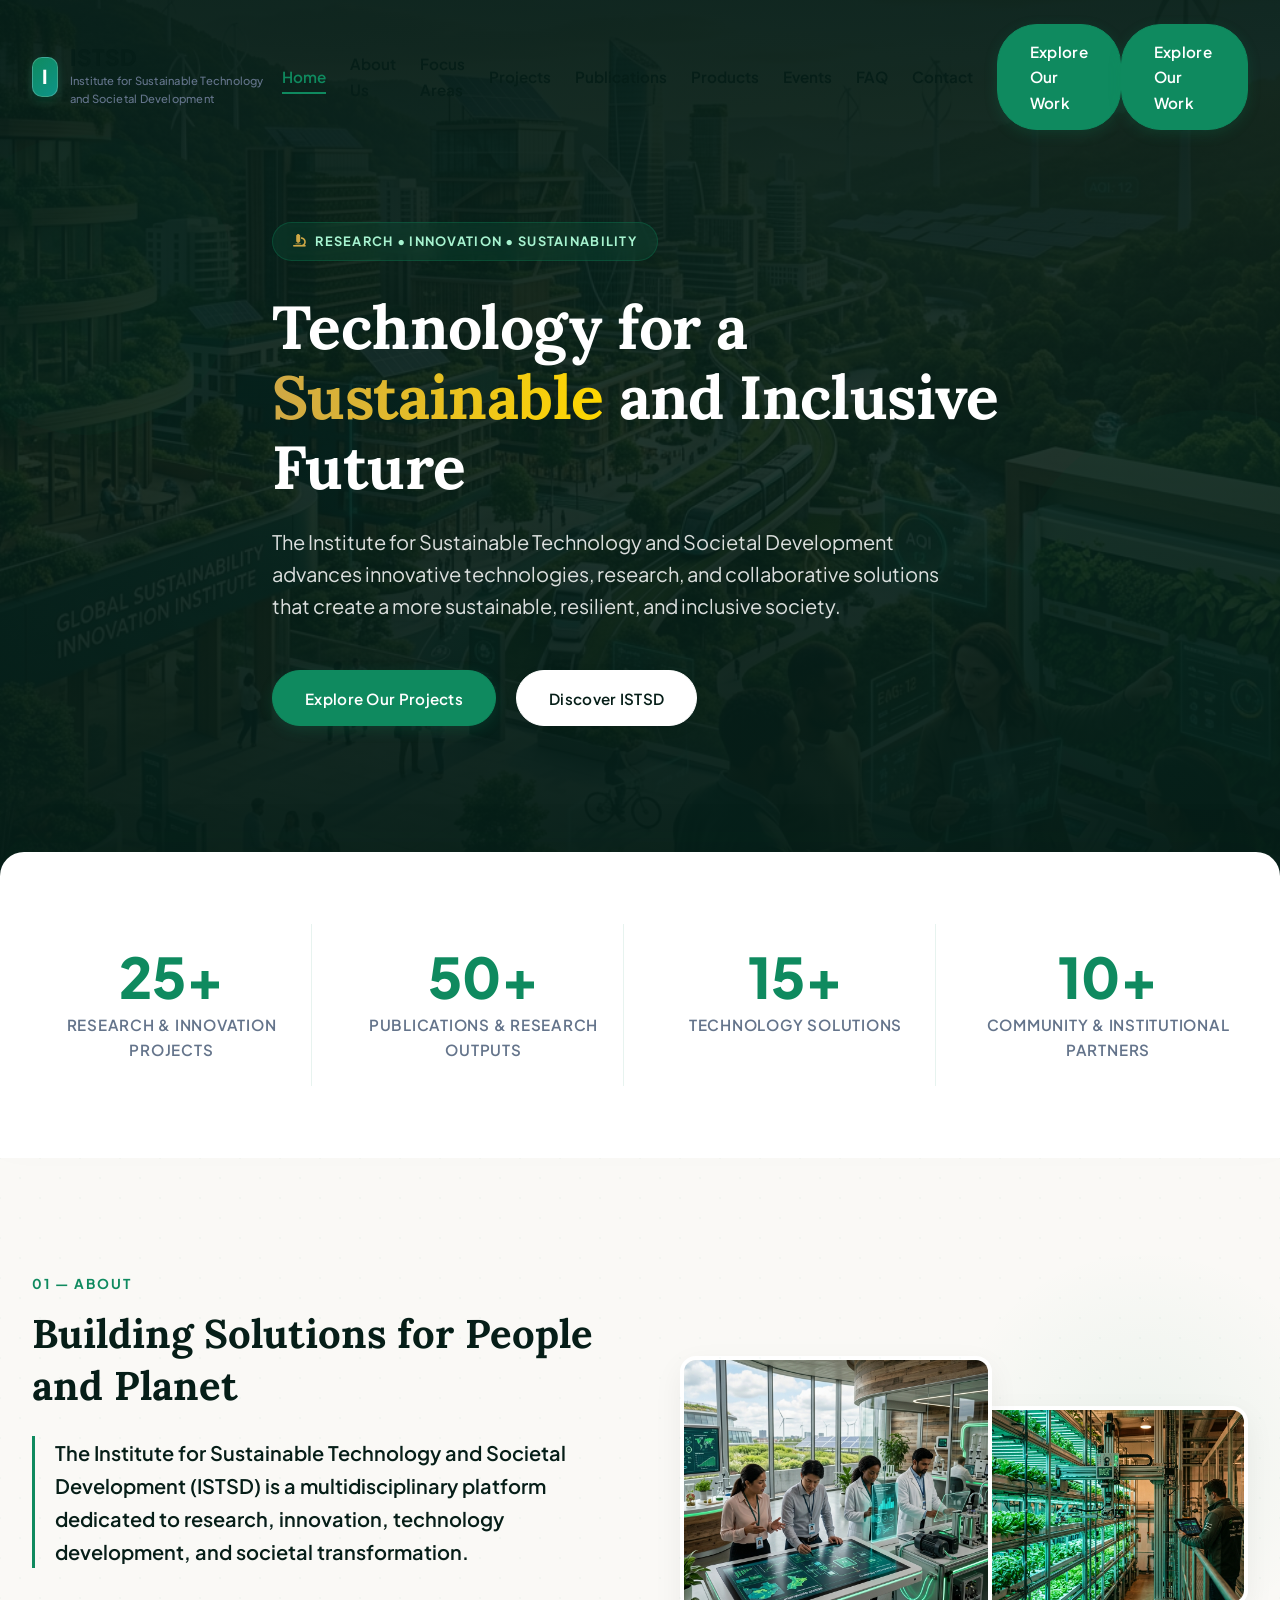
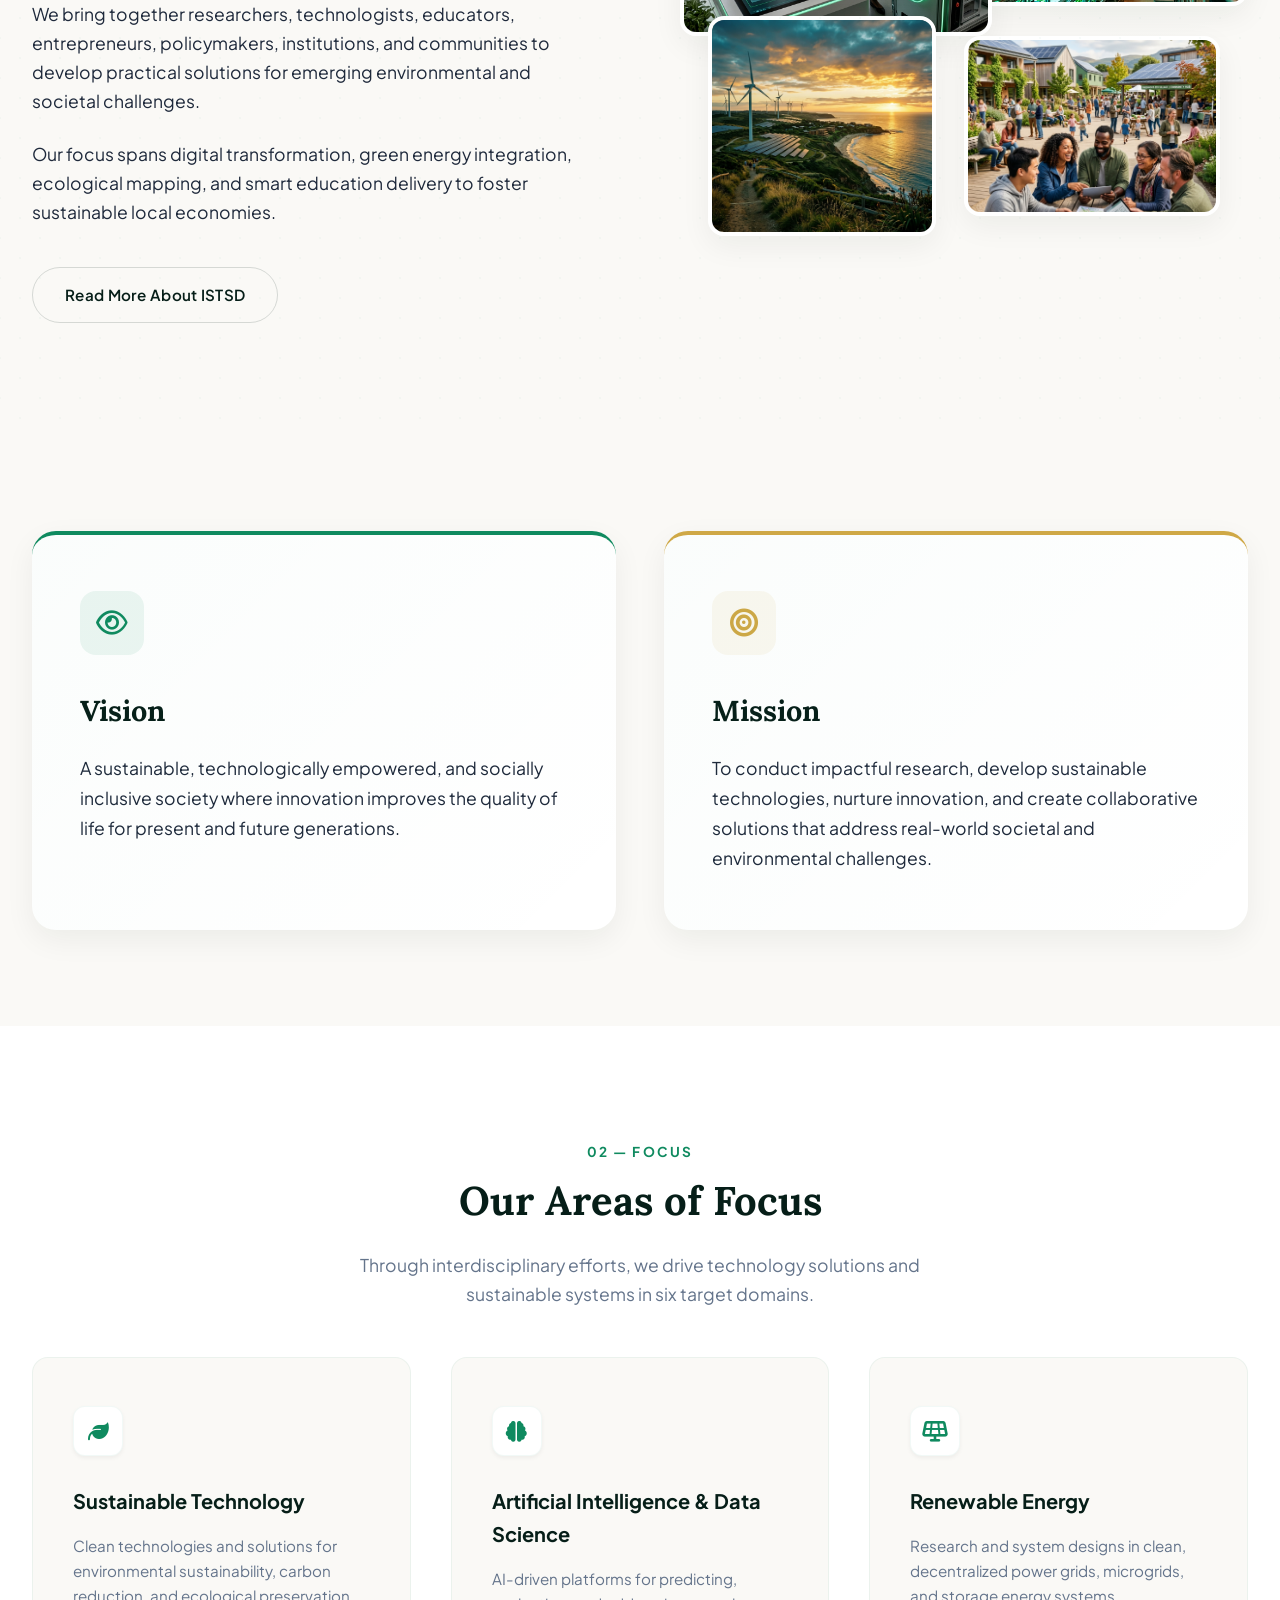
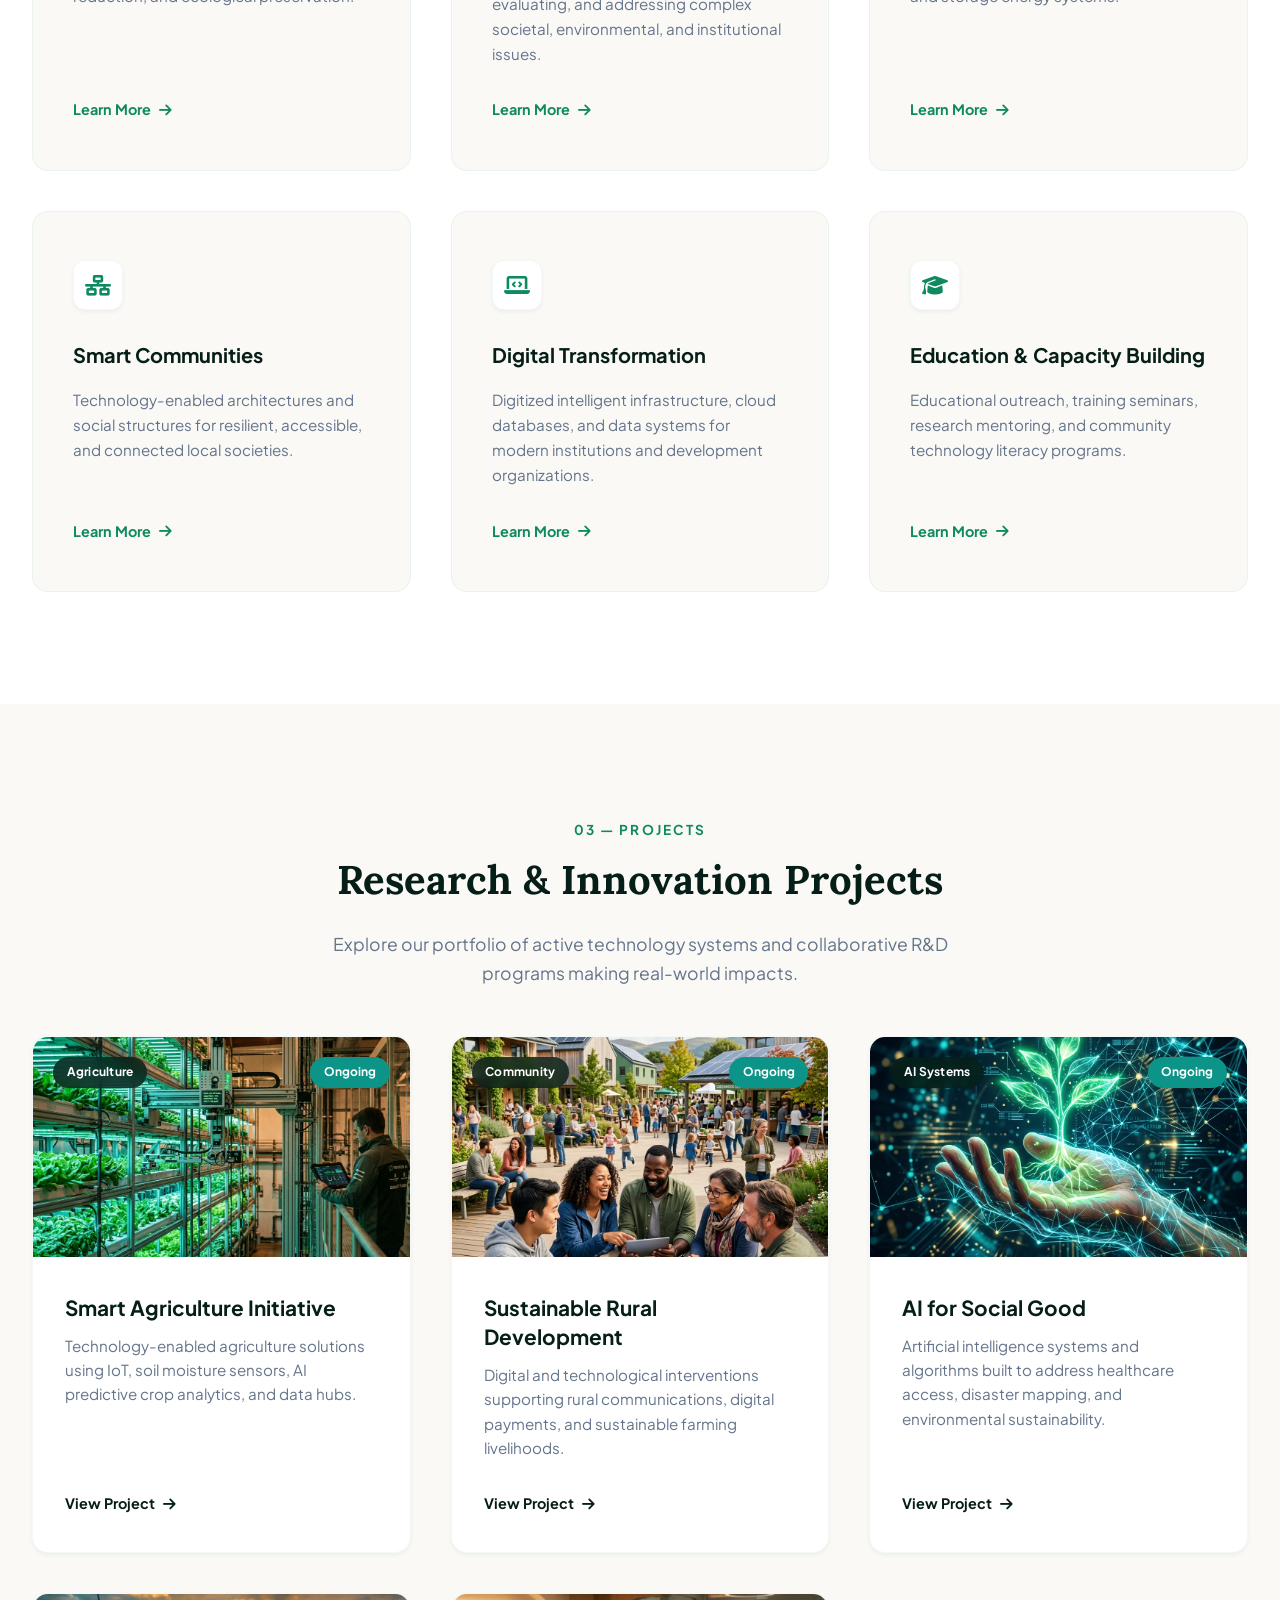
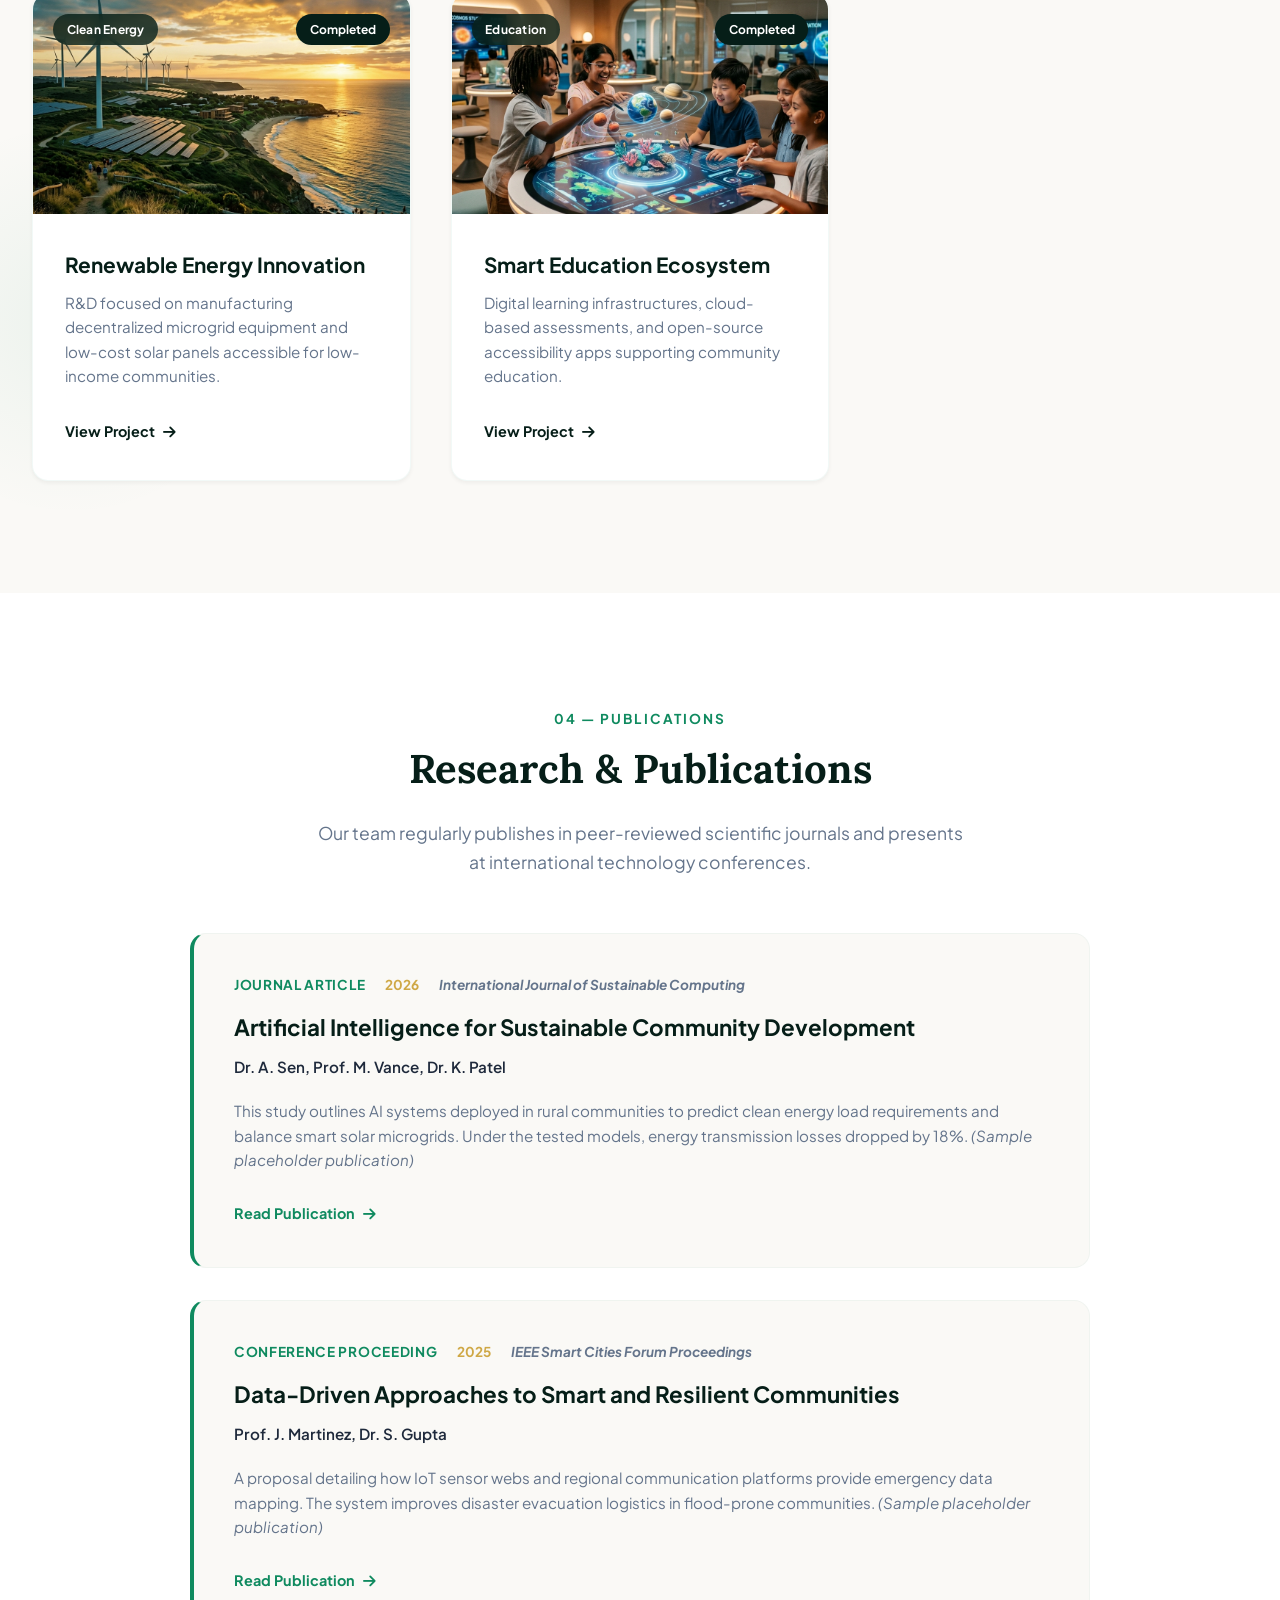
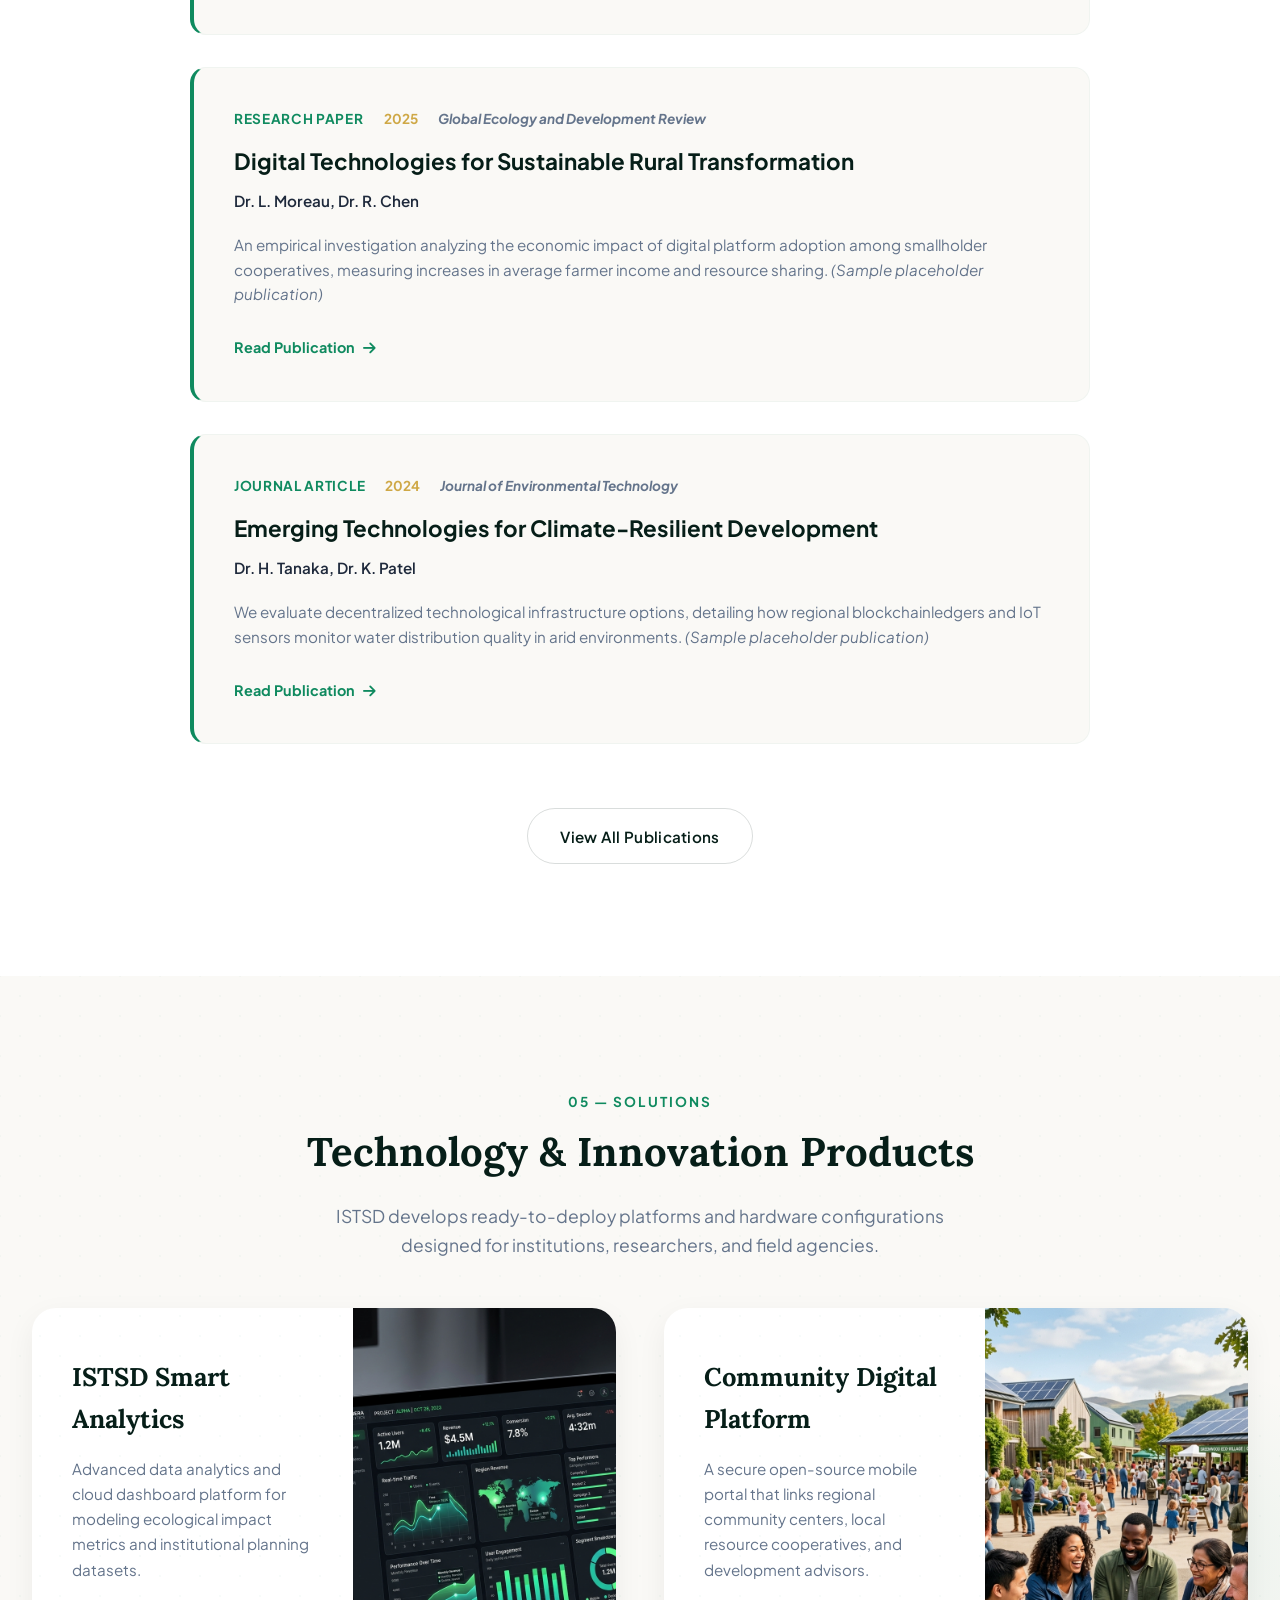
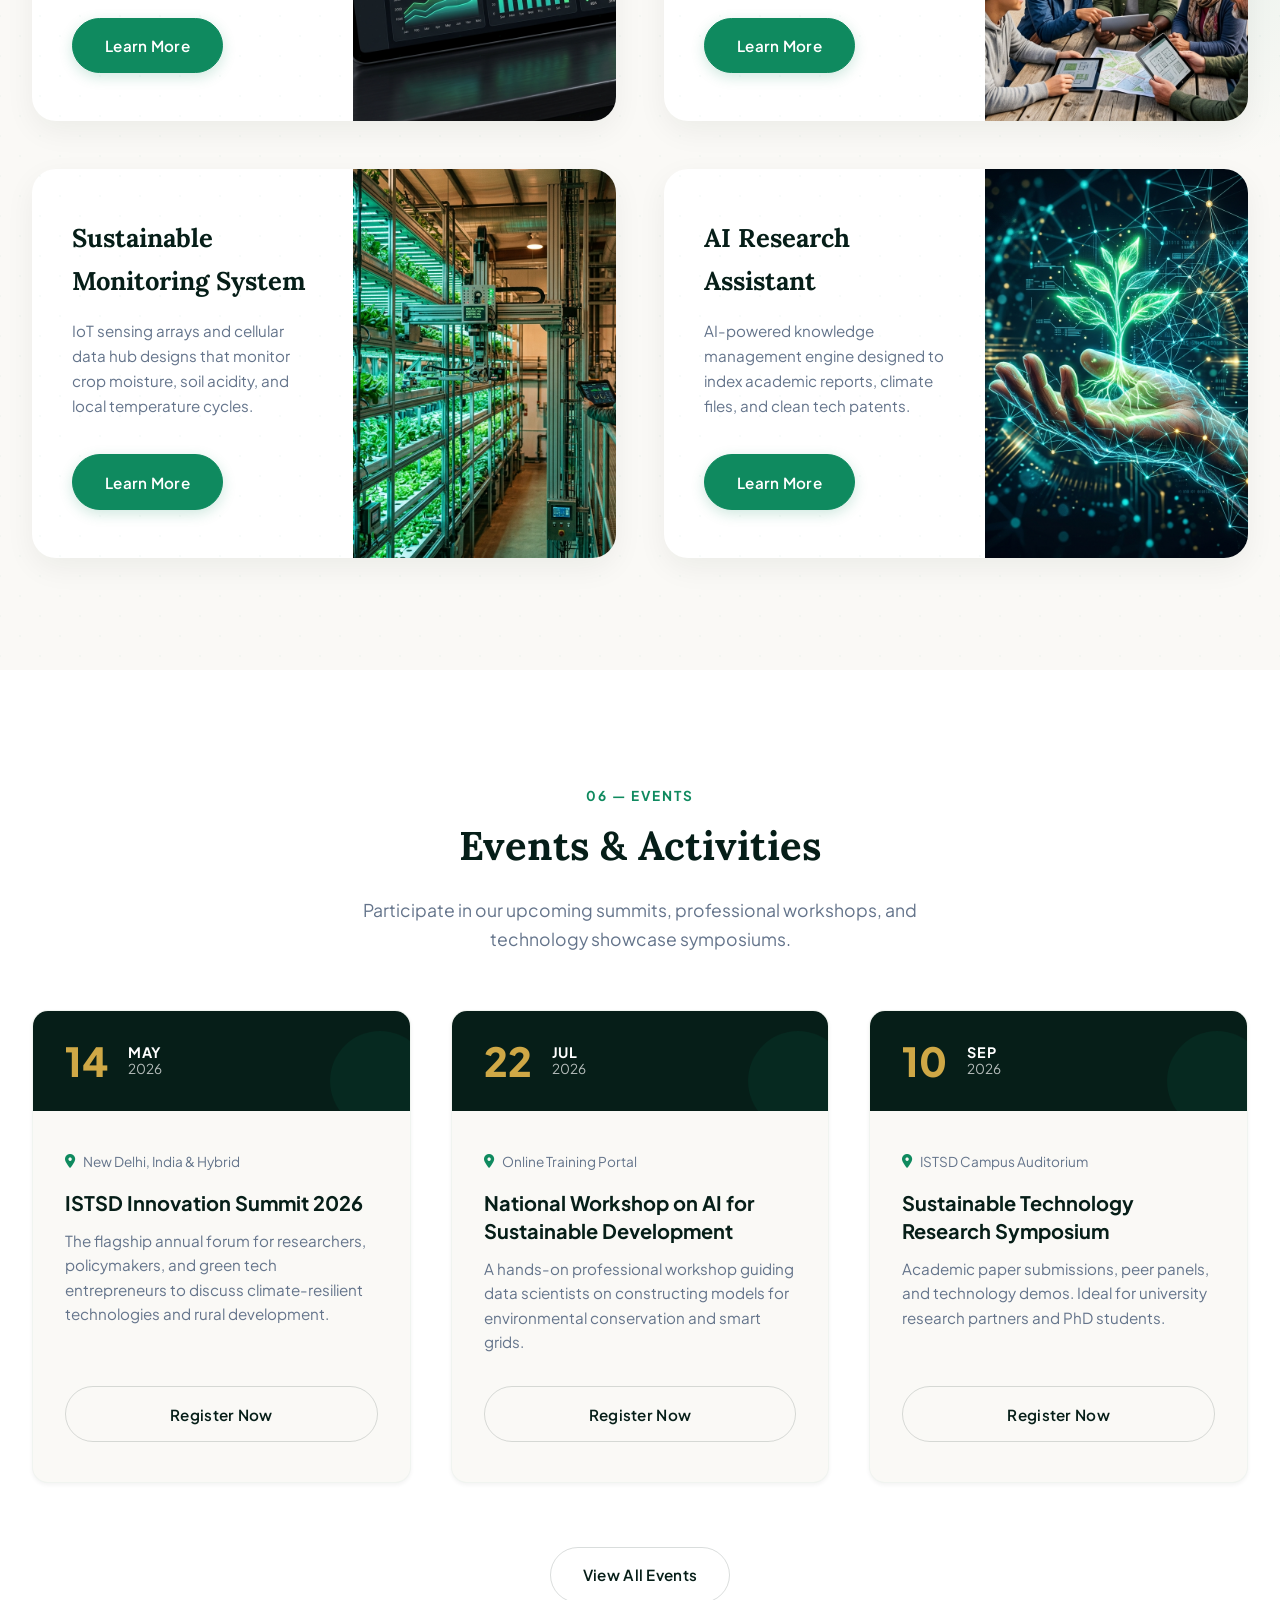
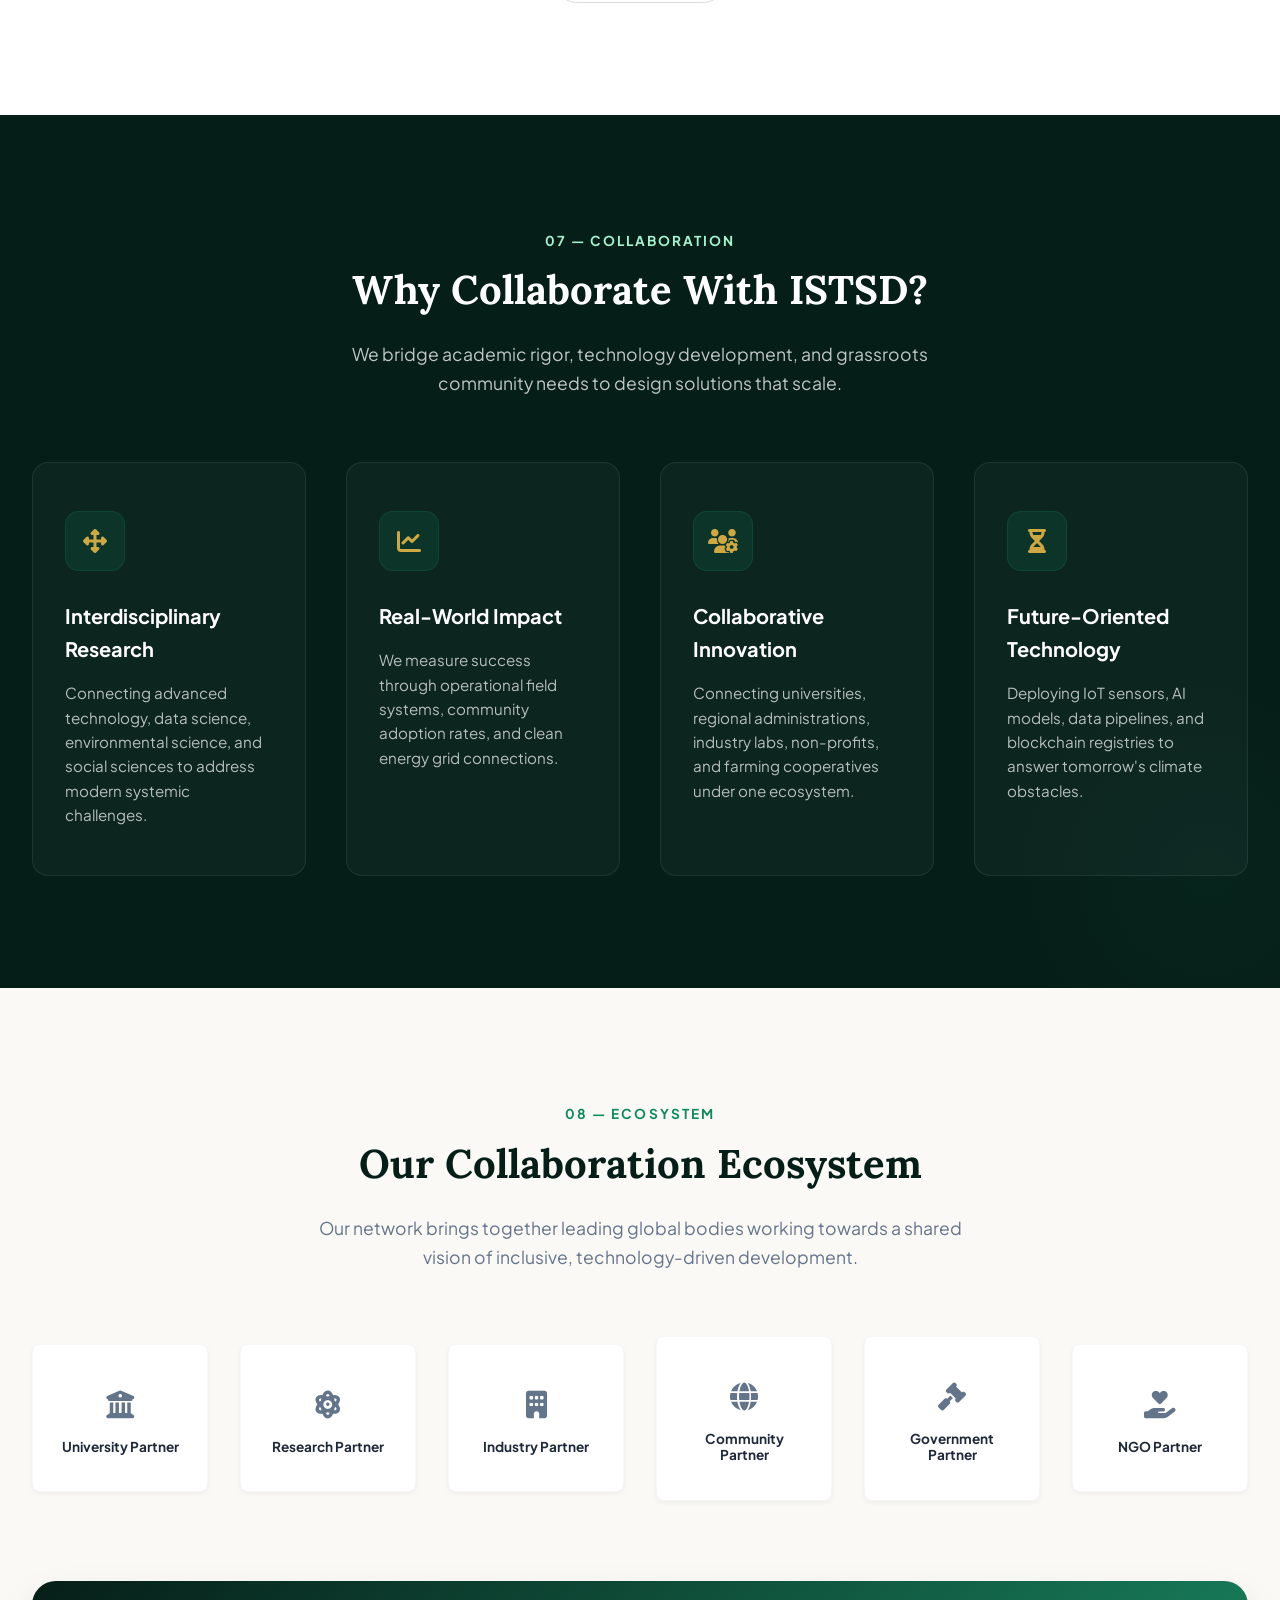
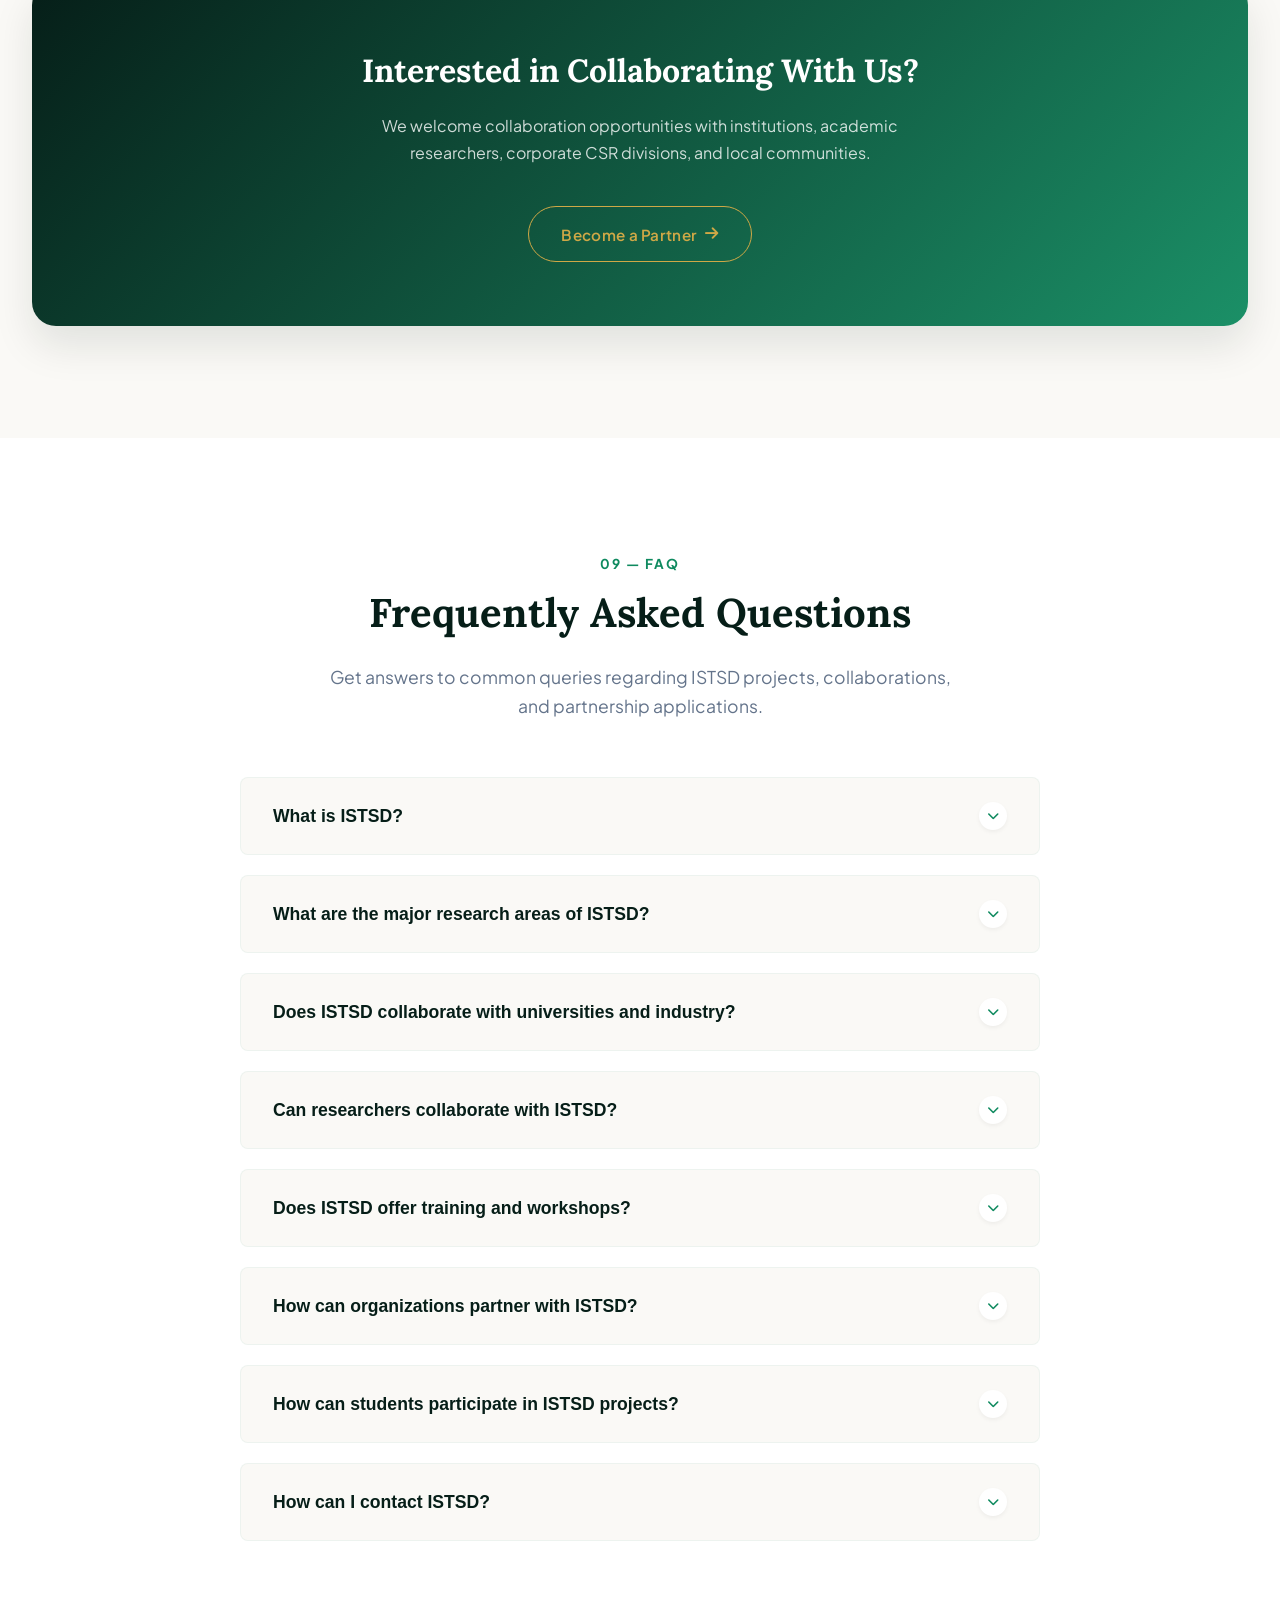
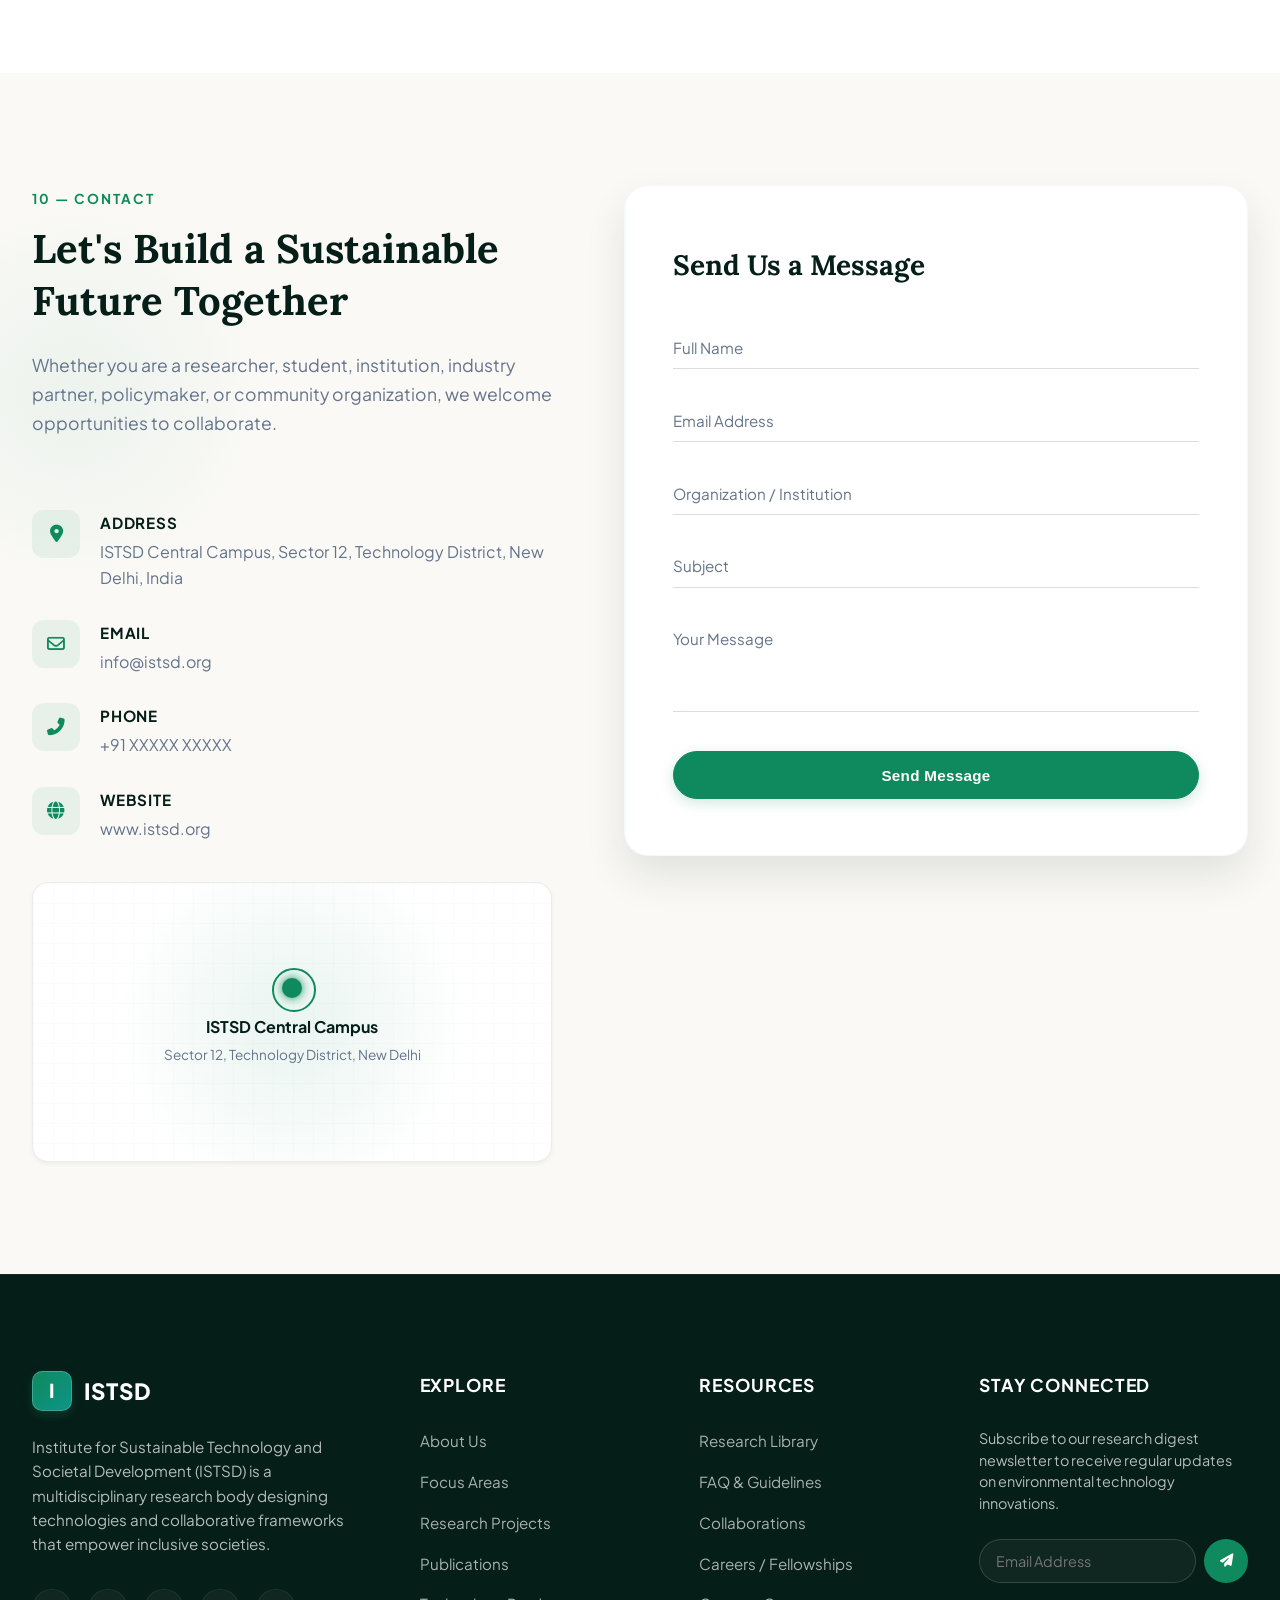
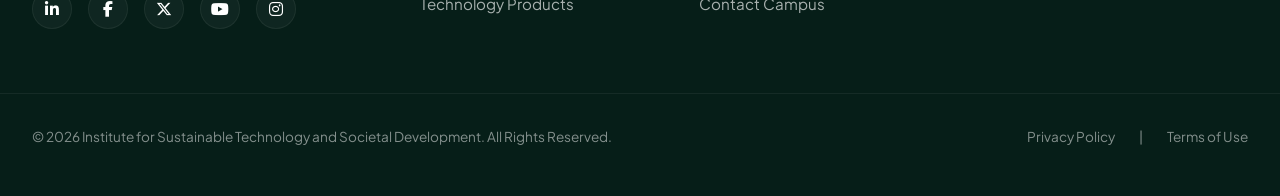
==== index.html @ 01e35306 "first commit" ====
<!DOCTYPE html>
<html lang="en">
<head>
  <meta charset="UTF-8">
  <meta name="viewport" content="width=device-width, initial-scale=1.0">
  
  <!-- SEO Meta Tags -->
  <title>ISTSD | Institute for Sustainable Technology and Societal Development</title>
  <meta name="description" content="Institute for Sustainable Technology and Societal Development — advancing research, technology, innovation, sustainability, and inclusive societal development.">
  <meta name="keywords" content="sustainability, green technology, digital innovation, societal development, research institute, clean energy, smart communities, AI for social good">
  
  <!-- Open Graph / Facebook -->
  <meta property="og:type" content="website">
  <meta property="og:url" content="https://www.istsd.org/">
  <meta property="og:title" content="ISTSD | Institute for Sustainable Technology and Societal Development">
  <meta property="og:description" content="Advancing research, technology, innovation, sustainability, and inclusive societal development.">
  <meta property="og:image" content="images/hero_smart_city.png">
  
  <!-- Font Awesome CDN -->
  <link rel="stylesheet" href="https://cdnjs.cloudflare.com/ajax/libs/font-awesome/6.4.0/css/all.min.css" integrity="sha512-iecdLmaskl7CVkqkXNQ/ZH/XLlvWZOJyj7Yy7tcenmpD1ypASozpmT/E0iPtmFIB46ZmdtAc9eNBvH0H/ZpiBw==" crossorigin="anonymous" referrerpolicy="no-referrer" />
  
  <!-- Stylesheets -->
  <link rel="stylesheet" href="css/style.css">
  
  <!-- JavaScript -->
  <script src="js/script.js" defer></script>
  
  <!-- Favicon Placeholder -->
  <link rel="icon" type="image/png" href="data:image/svg+xml,<svg xmlns=%22http://www.w3.org/2000/svg%22 viewBox=%220 0 100 100%22><rect width=%22100%22 height=%22100%22 rx=%2220%22 fill=%22%230f8a5f%22/><text y=%22.9em%22 font-size=%2280%22 fill=%22white%22 font-weight=%22bold%22 x=%2210%22>I</text></svg>">
</head>
<body>

  <!-- Scroll Progress Indicator -->
  <div class="scroll-progress-bar"></div>

  <!-- Header / Navigation -->
  <header class="header-nav">
    <div class="container nav-container">
      <a href="#home" class="logo-link" id="logoLink">
        <div class="logo-icon">I</div>
        <div class="logo-text-wrapper">
          <span class="logo-abbr">ISTSD</span>
          <span class="logo-full">Institute for Sustainable Technology and Societal Development</span>
        </div>
      </a>
      
      <!-- Hamburger Menu for Mobile -->
      <button class="hamburger-toggle" aria-label="Toggle navigation menu" aria-expanded="false" id="hamburgerMenu">
        <span class="hamburger-line"></span>
        <span class="hamburger-line"></span>
        <span class="hamburger-line"></span>
      </button>
      
      <!-- Navigation Menu -->
      <nav class="nav-menu-wrapper">
        <ul class="nav-menu" id="navMenu">
          <li class="nav-item"><a href="#home" class="nav-link active" id="navHome">Home</a></li>
          <li class="nav-item"><a href="#about" class="nav-link" id="navAbout">About Us</a></li>
          <li class="nav-item"><a href="#focus" class="nav-link" id="navFocus">Focus Areas</a></li>
          <li class="nav-item"><a href="#projects" class="nav-link" id="navProjects">Projects</a></li>
          <li class="nav-item"><a href="#publications" class="nav-link" id="navPublications">Publications</a></li>
          <li class="nav-item"><a href="#products" class="nav-link" id="navProducts">Products</a></li>
          <li class="nav-item"><a href="#events" class="nav-link" id="navEvents">Events</a></li>
          <li class="nav-item"><a href="#faq" class="nav-link" id="navFaq">FAQ</a></li>
          <li class="nav-item"><a href="#contact" class="nav-link" id="navContact">Contact</a></li>
          <li class="nav-item mobile-nav-btn"><a href="#projects" class="btn btn-primary" id="mobileExploreBtn">Explore Our Work</a></li>
        </ul>
      </nav>
      
      <div class="nav-actions">
        <a href="#projects" class="btn btn-primary" id="exploreWorkBtn">Explore Our Work</a>
      </div>
    </div>
  </header>

  <!-- HERO SECTION -->
  <section class="hero-section" id="home">
    <div class="hero-bg-wrapper">
      <img src="images/hero_smart_city.png" alt="Futuristic sustainable smart city overlay layout" class="hero-bg-img">
      <div class="hero-overlay"></div>
    </div>
    
    <!-- Floating particle elements -->
    <div class="hero-particle hero-particle-1"></div>
    <div class="hero-particle hero-particle-2"></div>
    
    <div class="container hero-content-box reveal-element revealed">
      <div class="hero-badge">
        <i class="fas fa-microscope"></i> Research • Innovation • Sustainability
      </div>
      <h1 class="hero-title">Technology for a <span>Sustainable</span> and Inclusive Future</h1>
      <p class="hero-description">
        The Institute for Sustainable Technology and Societal Development advances innovative technologies, research, and collaborative solutions that create a more sustainable, resilient, and inclusive society.
      </p>
      <div class="hero-buttons">
        <a href="#projects" class="btn btn-primary" id="heroBtnProjects">Explore Our Projects</a>
        <a href="#about" class="btn btn-white" id="heroBtnDiscover">Discover ISTSD</a>
      </div>
    </div>
  </section>

  <!-- IMPACT / STATISTICS SECTION -->
  <section class="impact-section">
    <div class="container">
      <div class="stats-grid">
        <div class="stat-item reveal-element">
          <div class="stat-number"><span class="stat-number-val" data-target="25">0</span><span>+</span></div>
          <div class="stat-label">Research & Innovation Projects</div>
        </div>
        <div class="stat-item reveal-element">
          <div class="stat-number"><span class="stat-number-val" data-target="50">0</span><span>+</span></div>
          <div class="stat-label">Publications & Research Outputs</div>
        </div>
        <div class="stat-item reveal-element">
          <div class="stat-number"><span class="stat-number-val" data-target="15">0</span><span>+</span></div>
          <div class="stat-label">Technology Solutions</div>
        </div>
        <div class="stat-item reveal-element">
          <div class="stat-number"><span class="stat-number-val" data-target="10">0</span><span>+</span></div>
          <div class="stat-label">Community & Institutional Partners</div>
        </div>
      </div>
    </div>
  </section>

  <!-- ABOUT US SECTION -->
  <section class="about-section" id="about">
    <div class="grid-bg-pattern"></div>
    <div class="blur-glow-green" style="top: 10%; right: -5%;"></div>
    
    <div class="container about-grid">
      <!-- Left content -->
      <div class="about-content reveal-element">
        <span class="section-label">01 — About</span>
        <h2 class="section-title">Building Solutions for People and Planet</h2>
        <p class="about-text-lead">
          The Institute for Sustainable Technology and Societal Development (ISTSD) is a multidisciplinary platform dedicated to research, innovation, technology development, and societal transformation.
        </p>
        <p class="about-text">
          We bring together researchers, technologists, educators, entrepreneurs, policymakers, institutions, and communities to develop practical solutions for emerging environmental and societal challenges.
        </p>
        <p class="about-text" style="margin-bottom: 2.5rem;">
          Our focus spans digital transformation, green energy integration, ecological mapping, and smart education delivery to foster sustainable local economies.
        </p>
        <a href="#focus" class="btn btn-secondary" id="aboutReadMoreBtn">Read More About ISTSD</a>
      </div>
      
      <!-- Right overlapping collage -->
      <div class="about-collage reveal-element">
        <div class="collage-img-card collage-card-1">
          <img src="images/about_col_researcher.png" alt="Researchers collaborating in a clean energy lab">
        </div>
        <div class="collage-img-card collage-card-2">
          <img src="images/about_col_agriculture.png" alt="Smart vertical hydroponics precision farming">
        </div>
        <div class="collage-img-card collage-card-3">
          <img src="images/about_col_energy.png" alt="Sleek wind turbines and solar panel arrays">
        </div>
        <div class="collage-img-card collage-card-4">
          <img src="images/about_col_community.png" alt="Local community collaborating outdoors using tablets">
        </div>
      </div>
    </div>
  </section>

  <!-- VISION AND MISSION -->
  <section class="vision-mission-section">
    <div class="container vm-grid">
      <!-- Vision Card -->
      <div class="vm-card reveal-element">
        <div class="vm-icon-box">
          <i class="far fa-eye"></i>
        </div>
        <h3 class="vm-title">Vision</h3>
        <p class="vm-text">
          A sustainable, technologically empowered, and socially inclusive society where innovation improves the quality of life for present and future generations.
        </p>
      </div>
      
      <!-- Mission Card -->
      <div class="vm-card vm-card-mission reveal-element">
        <div class="vm-icon-box">
          <i class="fas fa-bullseye"></i>
        </div>
        <h3 class="vm-title">Mission</h3>
        <p class="vm-text">
          To conduct impactful research, develop sustainable technologies, nurture innovation, and create collaborative solutions that address real-world societal and environmental challenges.
        </p>
      </div>
    </div>
  </section>

  <!-- FOCUS AREAS -->
  <section class="focus-section" id="focus">
    <div class="container">
      <div class="text-center">
        <span class="section-label">02 — FOCUS</span>
        <h2 class="section-title">Our Areas of Focus</h2>
        <p class="section-subtitle mx-auto">
          Through interdisciplinary efforts, we drive technology solutions and sustainable systems in six target domains.
        </p>
      </div>
      
      <div class="focus-grid">
        <!-- Area 1 -->
        <div class="focus-card reveal-element">
          <div class="focus-card-icon"><i class="fas fa-leaf"></i></div>
          <h3 class="focus-card-title">Sustainable Technology</h3>
          <p class="focus-card-desc">Clean technologies and solutions for environmental sustainability, carbon reduction, and ecological preservation.</p>
          <a href="#projects" class="focus-card-link">Learn More <i class="fas fa-arrow-right"></i></a>
        </div>
        
        <!-- Area 2 -->
        <div class="focus-card reveal-element">
          <div class="focus-card-icon"><i class="fas fa-brain"></i></div>
          <h3 class="focus-card-title">Artificial Intelligence & Data Science</h3>
          <p class="focus-card-desc">AI-driven platforms for predicting, evaluating, and addressing complex societal, environmental, and institutional issues.</p>
          <a href="#projects" class="focus-card-link">Learn More <i class="fas fa-arrow-right"></i></a>
        </div>
        
        <!-- Area 3 -->
        <div class="focus-card reveal-element">
          <div class="focus-card-icon"><i class="fas fa-solar-panel"></i></div>
          <h3 class="focus-card-title">Renewable Energy</h3>
          <p class="focus-card-desc">Research and system designs in clean, decentralized power grids, microgrids, and storage energy systems.</p>
          <a href="#projects" class="focus-card-link">Learn More <i class="fas fa-arrow-right"></i></a>
        </div>
        
        <!-- Area 4 -->
        <div class="focus-card reveal-element">
          <div class="focus-card-icon"><i class="fas fa-network-wired"></i></div>
          <h3 class="focus-card-title">Smart Communities</h3>
          <p class="focus-card-desc">Technology-enabled architectures and social structures for resilient, accessible, and connected local societies.</p>
          <a href="#projects" class="focus-card-link">Learn More <i class="fas fa-arrow-right"></i></a>
        </div>
        
        <!-- Area 5 -->
        <div class="focus-card reveal-element">
          <div class="focus-card-icon"><i class="fas fa-laptop-code"></i></div>
          <h3 class="focus-card-title">Digital Transformation</h3>
          <p class="focus-card-desc">Digitized intelligent infrastructure, cloud databases, and data systems for modern institutions and development organizations.</p>
          <a href="#projects" class="focus-card-link">Learn More <i class="fas fa-arrow-right"></i></a>
        </div>
        
        <!-- Area 6 -->
        <div class="focus-card reveal-element">
          <div class="focus-card-icon"><i class="fas fa-graduation-cap"></i></div>
          <h3 class="focus-card-title">Education & Capacity Building</h3>
          <p class="focus-card-desc">Educational outreach, training seminars, research mentoring, and community technology literacy programs.</p>
          <a href="#projects" class="focus-card-link">Learn More <i class="fas fa-arrow-right"></i></a>
        </div>
      </div>
    </div>
  </section>

  <!-- PROJECTS SECTION -->
  <section class="projects-section" id="projects">
    <div class="blur-glow-green" style="bottom: 5%; left: -10%;"></div>
    <div class="container">
      <div class="text-center">
        <span class="section-label">03 — PROJECTS</span>
        <h2 class="section-title">Research & Innovation Projects</h2>
        <p class="section-subtitle mx-auto">
          Explore our portfolio of active technology systems and collaborative R&D programs making real-world impacts.
        </p>
      </div>
      
      <div class="projects-grid">
        <!-- Project 1 -->
        <article class="project-card reveal-element">
          <div class="project-img-box">
            <span class="project-badge-cat">Agriculture</span>
            <span class="project-badge-status ongoing">Ongoing</span>
            <img src="images/about_col_agriculture.png" alt="Smart Agriculture soil metrics visualization">
          </div>
          <div class="project-info">
            <h3 class="project-title">Smart Agriculture Initiative</h3>
            <p class="project-desc">Technology-enabled agriculture solutions using IoT, soil moisture sensors, AI predictive crop analytics, and data hubs.</p>
            <a href="#contact" class="project-btn">View Project <i class="fas fa-arrow-right"></i></a>
          </div>
        </article>
        
        <!-- Project 2 -->
        <article class="project-card reveal-element">
          <div class="project-img-box">
            <span class="project-badge-cat">Community</span>
            <span class="project-badge-status ongoing">Ongoing</span>
            <img src="images/about_col_community.png" alt="Solar powered rural resource center">
          </div>
          <div class="project-info">
            <h3 class="project-title">Sustainable Rural Development</h3>
            <p class="project-desc">Digital and technological interventions supporting rural communications, digital payments, and sustainable farming livelihoods.</p>
            <a href="#contact" class="project-btn">View Project <i class="fas fa-arrow-right"></i></a>
          </div>
        </article>
        
        <!-- Project 3 -->
        <article class="project-card reveal-element">
          <div class="project-img-box">
            <span class="project-badge-cat">AI Systems</span>
            <span class="project-badge-status ongoing">Ongoing</span>
            <img src="images/project_ai_social_good.png" alt="Hand holding neural network glow seed concept">
          </div>
          <div class="project-info">
            <h3 class="project-title">AI for Social Good</h3>
            <p class="project-desc">Artificial intelligence systems and algorithms built to address healthcare access, disaster mapping, and environmental sustainability.</p>
            <a href="#contact" class="project-btn">View Project <i class="fas fa-arrow-right"></i></a>
          </div>
        </article>
        
        <!-- Project 4 -->
        <article class="project-card reveal-element">
          <div class="project-img-box">
            <span class="project-badge-cat">Clean Energy</span>
            <span class="project-badge-status completed">Completed</span>
            <img src="images/about_col_energy.png" alt="Decentralized wind and solar microgrid arrays">
          </div>
          <div class="project-info">
            <h3 class="project-title">Renewable Energy Innovation</h3>
            <p class="project-desc">R&D focused on manufacturing decentralized microgrid equipment and low-cost solar panels accessible for low-income communities.</p>
            <a href="#contact" class="project-btn">View Project <i class="fas fa-arrow-right"></i></a>
          </div>
        </article>
        
        <!-- Project 5 -->
        <article class="project-card reveal-element">
          <div class="project-img-box">
            <span class="project-badge-cat">Education</span>
            <span class="project-badge-status completed">Completed</span>
            <img src="images/project_education.png" alt="Students using interactive smart tables">
          </div>
          <div class="project-info">
            <h3 class="project-title">Smart Education Ecosystem</h3>
            <p class="project-desc">Digital learning infrastructures, cloud-based assessments, and open-source accessibility apps supporting community education.</p>
            <a href="#contact" class="project-btn">View Project <i class="fas fa-arrow-right"></i></a>
          </div>
        </article>
      </div>
    </div>
  </section>

  <!-- PUBLICATIONS SECTION -->
  <section class="publications-section" id="publications">
    <div class="container">
      <div class="text-center">
        <span class="section-label">04 — PUBLICATIONS</span>
        <h2 class="section-title">Research & Publications</h2>
        <p class="section-subtitle mx-auto">
          Our team regularly publishes in peer-reviewed scientific journals and presents at international technology conferences.
        </p>
      </div>
      
      <div class="publications-list">
        <!-- Pub 1 -->
        <article class="publication-card reveal-element">
          <div class="pub-meta">
            <span class="pub-type">Journal Article</span>
            <span class="pub-year">2026</span>
            <span class="pub-journal">International Journal of Sustainable Computing</span>
          </div>
          <h3 class="pub-title">Artificial Intelligence for Sustainable Community Development</h3>
          <p class="pub-authors">Dr. A. Sen, Prof. M. Vance, Dr. K. Patel</p>
          <p class="pub-abstract">
            This study outlines AI systems deployed in rural communities to predict clean energy load requirements and balance smart solar microgrids. Under the tested models, energy transmission losses dropped by 18%. <em>(Sample placeholder publication)</em>
          </p>
          <a href="#contact" class="pub-link">Read Publication <i class="fas fa-arrow-right"></i></a>
        </article>
        
        <!-- Pub 2 -->
        <article class="publication-card reveal-element">
          <div class="pub-meta">
            <span class="pub-type">Conference Proceeding</span>
            <span class="pub-year">2025</span>
            <span class="pub-journal">IEEE Smart Cities Forum Proceedings</span>
          </div>
          <h3 class="pub-title">Data-Driven Approaches to Smart and Resilient Communities</h3>
          <p class="pub-authors">Prof. J. Martinez, Dr. S. Gupta</p>
          <p class="pub-abstract">
            A proposal detailing how IoT sensor webs and regional communication platforms provide emergency data mapping. The system improves disaster evacuation logistics in flood-prone communities. <em>(Sample placeholder publication)</em>
          </p>
          <a href="#contact" class="pub-link">Read Publication <i class="fas fa-arrow-right"></i></a>
        </article>
        
        <!-- Pub 3 -->
        <article class="publication-card reveal-element">
          <div class="pub-meta">
            <span class="pub-type">Research Paper</span>
            <span class="pub-year">2025</span>
            <span class="pub-journal">Global Ecology and Development Review</span>
          </div>
          <h3 class="pub-title">Digital Technologies for Sustainable Rural Transformation</h3>
          <p class="pub-authors">Dr. L. Moreau, Dr. R. Chen</p>
          <p class="pub-abstract">
            An empirical investigation analyzing the economic impact of digital platform adoption among smallholder cooperatives, measuring increases in average farmer income and resource sharing. <em>(Sample placeholder publication)</em>
          </p>
          <a href="#contact" class="pub-link">Read Publication <i class="fas fa-arrow-right"></i></a>
        </article>
        
        <!-- Pub 4 -->
        <article class="publication-card reveal-element">
          <div class="pub-meta">
            <span class="pub-type">Journal Article</span>
            <span class="pub-year">2024</span>
            <span class="pub-journal">Journal of Environmental Technology</span>
          </div>
          <h3 class="pub-title">Emerging Technologies for Climate-Resilient Development</h3>
          <p class="pub-authors">Dr. H. Tanaka, Dr. K. Patel</p>
          <p class="pub-abstract">
            We evaluate decentralized technological infrastructure options, detailing how regional blockchainledgers and IoT sensors monitor water distribution quality in arid environments. <em>(Sample placeholder publication)</em>
          </p>
          <a href="#contact" class="pub-link">Read Publication <i class="fas fa-arrow-right"></i></a>
        </article>
      </div>
      
      <div class="pub-actions-bottom reveal-element">
        <a href="#contact" class="btn btn-secondary" id="pubAllBtn">View All Publications</a>
      </div>
    </div>
  </section>

  <!-- PRODUCTS / TECHNOLOGY SOLUTIONS -->
  <section class="products-section" id="products">
    <div class="grid-bg-pattern"></div>
    <div class="blur-glow-green" style="top: 30%; right: -10%;"></div>
    
    <div class="container">
      <div class="text-center">
        <span class="section-label">05 — SOLUTIONS</span>
        <h2 class="section-title">Technology & Innovation Products</h2>
        <p class="section-subtitle mx-auto">
          ISTSD develops ready-to-deploy platforms and hardware configurations designed for institutions, researchers, and field agencies.
        </p>
      </div>
      
      <div class="products-grid">
        <!-- Product 1 -->
        <div class="product-card reveal-element">
          <div class="product-info">
            <h3 class="product-title">ISTSD Smart Analytics</h3>
            <p class="product-desc">Advanced data analytics and cloud dashboard platform for modeling ecological impact metrics and institutional planning datasets.</p>
            <a href="#contact" class="btn btn-primary product-btn">Learn More</a>
          </div>
          <div class="product-img-box">
            <img src="images/product_analytics.png" alt="ISTSD analytics dashboard displayed on tablet mockups">
          </div>
        </div>
        
        <!-- Product 2 -->
        <div class="product-card reveal-element">
          <div class="product-info">
            <h3 class="product-title">Community Digital Platform</h3>
            <p class="product-desc">A secure open-source mobile portal that links regional community centers, local resource cooperatives, and development advisors.</p>
            <a href="#contact" class="btn btn-primary product-btn">Learn More</a>
          </div>
          <div class="product-img-box">
            <img src="images/about_col_community.png" alt="Community digital network application preview image">
          </div>
        </div>
        
        <!-- Product 3 -->
        <div class="product-card reveal-element">
          <div class="product-info">
            <h3 class="product-title">Sustainable Monitoring System</h3>
            <p class="product-desc">IoT sensing arrays and cellular data hub designs that monitor crop moisture, soil acidity, and local temperature cycles.</p>
            <a href="#contact" class="btn btn-primary product-btn">Learn More</a>
          </div>
          <div class="product-img-box">
            <img src="images/about_col_agriculture.png" alt="Sensor-driven environmental monitoring kit hardware">
          </div>
        </div>
        
        <!-- Product 4 -->
        <div class="product-card reveal-element">
          <div class="product-info">
            <h3 class="product-title">AI Research Assistant</h3>
            <p class="product-desc">AI-powered knowledge management engine designed to index academic reports, climate files, and clean tech patents.</p>
            <a href="#contact" class="btn btn-primary product-btn">Learn More</a>
          </div>
          <div class="product-img-box">
            <img src="images/project_ai_social_good.png" alt="Artificial intelligence knowledge engine graphic visualization">
          </div>
        </div>
      </div>
    </div>
  </section>

  <!-- EVENTS SECTION -->
  <section class="events-section" id="events">
    <div class="container">
      <div class="text-center">
        <span class="section-label">06 — EVENTS</span>
        <h2 class="section-title">Events & Activities</h2>
        <p class="section-subtitle mx-auto">
          Participate in our upcoming summits, professional workshops, and technology showcase symposiums.
        </p>
      </div>
      
      <div class="events-grid">
        <!-- Event 1 -->
        <article class="event-card reveal-element">
          <div class="event-date-banner">
            <div class="event-day">14</div>
            <div class="event-month-year">
              <span class="event-month">May</span>
              <span class="event-year">2026</span>
            </div>
          </div>
          <div class="event-info">
            <div class="event-meta"><i class="fas fa-map-marker-alt"></i> New Delhi, India & Hybrid</div>
            <h3 class="event-title">ISTSD Innovation Summit 2026</h3>
            <p class="event-desc">The flagship annual forum for researchers, policymakers, and green tech entrepreneurs to discuss climate-resilient technologies and rural development.</p>
            <a href="#contact" class="btn btn-secondary event-btn-register" style="margin-top: auto;">Register Now</a>
          </div>
        </article>
        
        <!-- Event 2 -->
        <article class="event-card reveal-element">
          <div class="event-date-banner">
            <div class="event-day">22</div>
            <div class="event-month-year">
              <span class="event-month">Jul</span>
              <span class="event-year">2026</span>
            </div>
          </div>
          <div class="event-info">
            <div class="event-meta"><i class="fas fa-map-marker-alt"></i> Online Training Portal</div>
            <h3 class="event-title">National Workshop on AI for Sustainable Development</h3>
            <p class="event-desc">A hands-on professional workshop guiding data scientists on constructing models for environmental conservation and smart grids.</p>
            <a href="#contact" class="btn btn-secondary event-btn-register" style="margin-top: auto;">Register Now</a>
          </div>
        </article>
        
        <!-- Event 3 -->
        <article class="event-card reveal-element">
          <div class="event-date-banner">
            <div class="event-day">10</div>
            <div class="event-month-year">
              <span class="event-month">Sep</span>
              <span class="event-year">2026</span>
            </div>
          </div>
          <div class="event-info">
            <div class="event-meta"><i class="fas fa-map-marker-alt"></i> ISTSD Campus Auditorium</div>
            <h3 class="event-title">Sustainable Technology Research Symposium</h3>
            <p class="event-desc">Academic paper submissions, peer panels, and technology demos. Ideal for university research partners and PhD students.</p>
            <a href="#contact" class="btn btn-secondary event-btn-register" style="margin-top: auto;">Register Now</a>
          </div>
        </article>
      </div>
      
      <div class="pub-actions-bottom reveal-element">
        <a href="#contact" class="btn btn-secondary" id="eventsAllBtn">View All Events</a>
      </div>
    </div>
  </section>

  <!-- WHY ISTSD -->
  <section class="why-section">
    <div class="blur-glow-green" style="bottom: -10%; right: -10%;"></div>
    <div class="container">
      <div class="text-center">
        <span class="section-label" style="color: #a7f3d0;">07 — COLLABORATION</span>
        <h2 class="section-title">Why Collaborate With ISTSD?</h2>
        <p class="section-subtitle mx-auto" style="color: rgba(255, 255, 255, 0.75);">
          We bridge academic rigor, technology development, and grassroots community needs to design solutions that scale.
        </p>
      </div>
      
      <div class="why-grid">
        <!-- Feature 1 -->
        <div class="why-card reveal-element">
          <div class="why-icon"><i class="fas fa-arrows-alt"></i></div>
          <h3 class="why-card-title">Interdisciplinary Research</h3>
          <p class="why-card-desc">Connecting advanced technology, data science, environmental science, and social sciences to address modern systemic challenges.</p>
        </div>
        
        <!-- Feature 2 -->
        <div class="why-card reveal-element">
          <div class="why-icon"><i class="fas fa-chart-line"></i></div>
          <h3 class="why-card-title">Real-World Impact</h3>
          <p class="why-card-desc">We measure success through operational field systems, community adoption rates, and clean energy grid connections.</p>
        </div>
        
        <!-- Feature 3 -->
        <div class="why-card reveal-element">
          <div class="why-icon"><i class="fas fa-users-cog"></i></div>
          <h3 class="why-card-title">Collaborative Innovation</h3>
          <p class="why-card-desc">Connecting universities, regional administrations, industry labs, non-profits, and farming cooperatives under one ecosystem.</p>
        </div>
        
        <!-- Feature 4 -->
        <div class="why-card reveal-element">
          <div class="why-icon"><i class="fas fa-hourglass-half"></i></div>
          <h3 class="why-card-title">Future-Oriented Technology</h3>
          <p class="why-card-desc">Deploying IoT sensors, AI models, data pipelines, and blockchain registries to answer tomorrow's climate obstacles.</p>
        </div>
      </div>
    </div>
  </section>

  <!-- PARTNERS / COLLABORATION SECTION -->
  <section class="partners-section">
    <div class="container">
      <div class="text-center partners-intro-box mx-auto">
        <span class="section-label">08 — ECOSYSTEM</span>
        <h2 class="section-title">Our Collaboration Ecosystem</h2>
        <p class="section-subtitle mx-auto" style="margin-bottom: 0;">
          Our network brings together leading global bodies working towards a shared vision of inclusive, technology-driven development.
        </p>
      </div>
      
      <div class="partners-grid">
        <!-- Partner 1 -->
        <div class="partner-logo-card reveal-element">
          <div class="partner-logo-icon"><i class="fas fa-university"></i></div>
          <span class="partner-logo-name">University Partner</span>
        </div>
        
        <!-- Partner 2 -->
        <div class="partner-logo-card reveal-element">
          <div class="partner-logo-icon"><i class="fas fa-atom"></i></div>
          <span class="partner-logo-name">Research Partner</span>
        </div>
        
        <!-- Partner 3 -->
        <div class="partner-logo-card reveal-element">
          <div class="partner-logo-icon"><i class="fas fa-building"></i></div>
          <span class="partner-logo-name">Industry Partner</span>
        </div>
        
        <!-- Partner 4 -->
        <div class="partner-logo-card reveal-element">
          <div class="partner-logo-icon"><i class="fas fa-globe"></i></div>
          <span class="partner-logo-name">Community Partner</span>
        </div>
        
        <!-- Partner 5 -->
        <div class="partner-logo-card reveal-element">
          <div class="partner-logo-icon"><i class="fas fa-gavel"></i></div>
          <span class="partner-logo-name">Government Partner</span>
        </div>
        
        <!-- Partner 6 -->
        <div class="partner-logo-card reveal-element">
          <div class="partner-logo-icon"><i class="fas fa-hand-holding-heart"></i></div>
          <span class="partner-logo-name">NGO Partner</span>
        </div>
      </div>
      
      <div class="partner-cta-box reveal-element">
        <h3 class="partner-cta-title">Interested in Collaborating With Us?</h3>
        <p class="partner-cta-desc">
          We welcome collaboration opportunities with institutions, academic researchers, corporate CSR divisions, and local communities.
        </p>
        <a href="#contact" class="btn btn-outline-gold" id="partnerCtaBtn">Become a Partner <i class="fas fa-arrow-right" style="margin-left: 0.5rem;"></i></a>
      </div>
    </div>
  </section>

  <!-- FAQ SECTION -->
  <section class="faq-section" id="faq">
    <div class="container">
      <div class="text-center">
        <span class="section-label">09 — FAQ</span>
        <h2 class="section-title">Frequently Asked Questions</h2>
        <p class="section-subtitle mx-auto">
          Get answers to common queries regarding ISTSD projects, collaborations, and partnership applications.
        </p>
      </div>
      
      <div class="faq-wrapper">
        <!-- Q1 -->
        <div class="faq-item reveal-element">
          <button class="faq-header">
            <span class="faq-question">What is ISTSD?</span>
            <div class="faq-icon-arrow"><i class="fas fa-chevron-down"></i></div>
          </button>
          <div class="faq-body">
            <div class="faq-answer">
              The Institute for Sustainable Technology and Societal Development (ISTSD) is a multidisciplinary research and innovation institute. We specialize in researching and creating sustainable technologies, renewable energy system setups, smart community solutions, and AI algorithms built for environmental and social good.
            </div>
          </div>
        </div>
        
        <!-- Q2 -->
        <div class="faq-item reveal-element">
          <button class="faq-header">
            <span class="faq-question">What are the major research areas of ISTSD?</span>
            <div class="faq-icon-arrow"><i class="fas fa-chevron-down"></i></div>
          </button>
          <div class="faq-body">
            <div class="faq-answer">
              Our core focus spans Sustainable Agriculture (IoT & sensors), Renewable Energy (smart local grids), AI & Data Science for Social Good, Smart Communities, Digital Infrastructure Transformation, and Educational Capacity Building.
            </div>
          </div>
        </div>
        
        <!-- Q3 -->
        <div class="faq-item reveal-element">
          <button class="faq-header">
            <span class="faq-question">Does ISTSD collaborate with universities and industry?</span>
            <div class="faq-icon-arrow"><i class="fas fa-chevron-down"></i></div>
          </button>
          <div class="faq-body">
            <div class="faq-answer">
              Yes, ISTSD maintains structured partnerships with academic institutions, engineering departments, corporate technology labs, and non-governmental development organizations. These alliances enable us to bridge advanced laboratory research with real-world community field testing.
            </div>
          </div>
        </div>
        
        <!-- Q4 -->
        <div class="faq-item reveal-element">
          <button class="faq-header">
            <span class="faq-question">Can researchers collaborate with ISTSD?</span>
            <div class="faq-icon-arrow"><i class="fas fa-chevron-down"></i></div>
          </button>
          <div class="faq-body">
            <div class="faq-answer">
              We welcome applications from research fellows, PhD scholars, and field scientists who are passionate about sustainable technology systems. Contact our team via our form specifying your research background.
            </div>
          </div>
        </div>
        
        <!-- Q5 -->
        <div class="faq-item reveal-element">
          <button class="faq-header">
            <span class="faq-question">Does ISTSD offer training and workshops?</span>
            <div class="faq-icon-arrow"><i class="fas fa-chevron-down"></i></div>
          </button>
          <div class="faq-body">
            <div class="faq-answer">
              Yes, we conduct hands-on training workshops, educational seminars, and research symposiums on topics such as AI for Sustainable Development, IoT precision farming systems, and smart microgrid maintenance. Details are listed under our Events section.
            </div>
          </div>
        </div>
        
        <!-- Q6 -->
        <div class="faq-item reveal-element">
          <button class="faq-header">
            <span class="faq-question">How can organizations partner with ISTSD?</span>
            <div class="faq-icon-arrow"><i class="fas fa-chevron-down"></i></div>
          </button>
          <div class="faq-body">
            <div class="faq-answer">
              Organizations interested in joint research, pilot implementations, technology licensing, or institutional funding can register a query through our contact form. Our partnerships division will schedule a consultation call.
            </div>
          </div>
        </div>
        
        <!-- Q7 -->
        <div class="faq-item reveal-element">
          <button class="faq-header">
            <span class="faq-question">How can students participate in ISTSD projects?</span>
            <div class="faq-icon-arrow"><i class="fas fa-chevron-down"></i></div>
          </button>
          <div class="faq-body">
            <div class="faq-answer">
              We offer structured internship programs, coding bootcamps, and master's thesis mentorships. Active opportunities are posted periodically. Interested students can contact us with a summary of their research interests.
            </div>
          </div>
        </div>
        
        <!-- Q8 -->
        <div class="faq-item reveal-element">
          <button class="faq-header">
            <span class="faq-question">How can I contact ISTSD?</span>
            <div class="faq-icon-arrow"><i class="fas fa-chevron-down"></i></div>
          </button>
          <div class="faq-body">
            <div class="faq-answer">
              You can contact us by filling out the form in the Contact Us section below, emailing us at info@istsd.org, or calling +91 XXXXX XXXXX.
            </div>
          </div>
        </div>
      </div>
    </div>
  </section>

  <!-- CONTACT SECTION -->
  <section class="contact-section" id="contact">
    <div class="blur-glow-green" style="top: 10%; left: -10%;"></div>
    
    <div class="container contact-grid">
      <!-- Left Contact Details & Map -->
      <div class="contact-info-panel reveal-element">
        <div>
          <span class="section-label">10 — CONTACT</span>
          <h2 class="section-title">Let's Build a Sustainable Future Together</h2>
          <p class="about-text" style="color: var(--text-muted); margin-bottom: 2rem;">
            Whether you are a researcher, student, institution, industry partner, policymaker, or community organization, we welcome opportunities to collaborate.
          </p>
        </div>
        
        <div class="contact-details-box">
          <!-- Address -->
          <div class="contact-detail-item">
            <div class="contact-detail-icon"><i class="fas fa-map-marker-alt"></i></div>
            <div class="contact-detail-content">
              <h4>Address</h4>
              <p>ISTSD Central Campus, Sector 12, Technology District, New Delhi, India</p>
            </div>
          </div>
          
          <!-- Email -->
          <div class="contact-detail-item">
            <div class="contact-detail-icon"><i class="far fa-envelope"></i></div>
            <div class="contact-detail-content">
              <h4>Email</h4>
              <p><a href="mailto:info@istsd.org">info@istsd.org</a></p>
            </div>
          </div>
          
          <!-- Phone -->
          <div class="contact-detail-item">
            <div class="contact-detail-icon"><i class="fas fa-phone-alt"></i></div>
            <div class="contact-detail-content">
              <h4>Phone</h4>
              <p>+91 XXXXX XXXXX</p>
            </div>
          </div>
          
          <!-- Website -->
          <div class="contact-detail-item">
            <div class="contact-detail-icon"><i class="fas fa-globe"></i></div>
            <div class="contact-detail-content">
              <h4>Website</h4>
              <p><a href="http://www.istsd.org" target="_blank" rel="noopener noreferrer">www.istsd.org</a></p>
            </div>
          </div>
        </div>
        
        <!-- Stylized Map Placeholder Frame -->
        <div class="contact-map-frame">
          <div class="contact-map-placeholder">
            <div class="map-marker-pulse"></div>
            <h4 style="font-weight: 700; margin-bottom: 0.25rem;">ISTSD Central Campus</h4>
            <p style="font-size: 0.85rem; color: var(--text-muted);">Sector 12, Technology District, New Delhi</p>
          </div>
        </div>
      </div>
      
      <!-- Right Contact Form -->
      <div class="contact-form-panel reveal-element">
        <h3 class="form-title">Send Us a Message</h3>
        
        <form id="istsdContactForm">
          <!-- Name -->
          <div class="form-group">
            <input type="text" id="name" name="name" class="form-input" placeholder=" " required>
            <label for="name" class="form-label">Full Name</label>
          </div>
          
          <!-- Email -->
          <div class="form-group">
            <input type="email" id="email" name="email" class="form-input" placeholder=" " required>
            <label for="email" class="form-label">Email Address</label>
          </div>
          
          <!-- Organization -->
          <div class="form-group">
            <input type="text" id="organization" name="organization" class="form-input" placeholder=" ">
            <label for="organization" class="form-label">Organization / Institution</label>
          </div>
          
          <!-- Subject -->
          <div class="form-group">
            <input type="text" id="subject" name="subject" class="form-input" placeholder=" " required>
            <label for="subject" class="form-label">Subject</label>
          </div>
          
          <!-- Message -->
          <div class="form-group">
            <textarea id="message" name="message" class="form-input" placeholder=" " required></textarea>
            <label for="message" class="form-label">Your Message</label>
          </div>
          
          <!-- Submit button -->
          <div class="form-btn-wrapper">
            <button type="submit" class="btn btn-primary form-submit-btn" id="formSubmitBtn">Send Message</button>
          </div>
          
          <!-- Success feedback notice -->
          <div class="form-feedback"></div>
        </form>
      </div>
    </div>
  </section>

  <!-- FOOTER -->
  <footer class="footer-section">
    <div class="container footer-grid">
      <!-- Col 1: Brand details -->
      <div class="footer-brand-col">
        <a href="#home" class="footer-logo">
          <div class="logo-icon">I</div>
          <span class="logo-abbr">ISTSD</span>
        </a>
        <p class="footer-brand-desc">
          Institute for Sustainable Technology and Societal Development (ISTSD) is a multidisciplinary research body designing technologies and collaborative frameworks that empower inclusive societies.
        </p>
        <div class="footer-social-links">
          <a href="https://linkedin.com" target="_blank" rel="noopener noreferrer" class="footer-social-btn" aria-label="LinkedIn Profile"><i class="fab fa-linkedin-in"></i></a>
          <a href="https://facebook.com" target="_blank" rel="noopener noreferrer" class="footer-social-btn" aria-label="Facebook Page"><i class="fab fa-facebook-f"></i></a>
          <a href="https://twitter.com" target="_blank" rel="noopener noreferrer" class="footer-social-btn" aria-label="X / Twitter Feed"><i class="fab fa-x-twitter"></i></a>
          <a href="https://youtube.com" target="_blank" rel="noopener noreferrer" class="footer-social-btn" aria-label="YouTube Channel"><i class="fab fa-youtube"></i></a>
          <a href="https://instagram.com" target="_blank" rel="noopener noreferrer" class="footer-social-btn" aria-label="Instagram Feed"><i class="fab fa-instagram"></i></a>
        </div>
      </div>
      
      <!-- Col 2: Navigation shortcuts -->
      <div>
        <h4 class="footer-title">Explore</h4>
        <ul class="footer-links-list">
          <li class="footer-link-item"><a href="#about">About Us</a></li>
          <li class="footer-link-item"><a href="#focus">Focus Areas</a></li>
          <li class="footer-link-item"><a href="#projects">Research Projects</a></li>
          <li class="footer-link-item"><a href="#publications">Publications</a></li>
          <li class="footer-link-item"><a href="#products">Technology Products</a></li>
        </ul>
      </div>
      
      <!-- Col 3: Resources links -->
      <div>
        <h4 class="footer-title">Resources</h4>
        <ul class="footer-links-list">
          <li class="footer-link-item"><a href="#publications">Research Library</a></li>
          <li class="footer-link-item"><a href="#faq">FAQ & Guidelines</a></li>
          <li class="footer-link-item"><a href="#contact">Collaborations</a></li>
          <li class="footer-link-item"><a href="#contact">Careers / Fellowships</a></li>
          <li class="footer-link-item"><a href="#contact">Contact Campus</a></li>
        </ul>
      </div>
      
      <!-- Col 4: Newsletter sign up -->
      <div>
        <h4 class="footer-title">Stay Connected</h4>
        <p style="font-size: 0.9rem; margin-bottom: 1.5rem; line-height: 1.5;">
          Subscribe to our research digest newsletter to receive regular updates on environmental technology innovations.
        </p>
        <!-- Mock newsletter email form -->
        <form style="display: flex; gap: 0.5rem; position: relative;" onsubmit="event.preventDefault(); alert('Subscribed to ISTSD research digest successfully!'); this.reset();">
          <input type="email" placeholder="Email Address" required style="flex-grow: 1; padding: 0.75rem 1rem; border-radius: 30px; border: 1px solid rgba(255, 255, 255, 0.15); background-color: rgba(255, 255, 255, 0.04); color: var(--white); font-family: var(--font-sans); font-size: 0.9rem; outline: none;">
          <button type="submit" aria-label="Subscribe to newsletter" style="width: 44px; height: 44px; border-radius: 50%; background-color: var(--primary-emerald); color: var(--white); border: none; cursor: pointer; display: flex; align-items: center; justify-content: center; flex-shrink: 0; transition: var(--transition-fast);"><i class="fas fa-paper-plane"></i></button>
        </form>
      </div>
    </div>
    
    <!-- Footer Legal Row -->
    <div class="container footer-bottom-wrapper">
      <p>© 2026 Institute for Sustainable Technology and Societal Development. All Rights Reserved.</p>
      <div class="footer-bottom-links">
        <a href="#contact">Privacy Policy</a>
        <span>|</span>
        <a href="#contact">Terms of Use</a>
      </div>
    </div>
  </footer>

  <!-- Scroll-to-Top Button -->
  <button class="scroll-top-btn" aria-label="Scroll to top of the page" id="scrollTopBtn">
    <i class="fas fa-chevron-up"></i>
  </button>

</body>
</html>
---- css/style.css ----
@import url('https://fonts.googleapis.com/css2?family=Plus+Jakarta+Sans:wght@300;400;500;600;700;800&family=Lora:ital,wght@0,400;0,500;0,600;0,700;1,400&display=swap');

/* --- CUSTOM VARIABLES --- */
:root {
  --primary-dark: #061e18;      /* Deep Forest Green */
  --primary-dark-rgb: 6, 30, 24;
  --primary-emerald: #0f8a5f;   /* Emerald Green */
  --primary-emerald-rgb: 15, 138, 95;
  --accent-teal: #0d9488;       /* Teal */
  --accent-teal-rgb: 13, 148, 136;
  --accent-gold: #cfa846;       /* Soft Gold */
  --accent-gold-rgb: 207, 168, 70;
  --bg-ivory: #faf9f6;          /* Ivory / Off-white */
  --bg-light-rgb: 250, 249, 246;
  --bg-card: #ffffff;
  --text-charcoal: #1e293b;     /* Slate 800 */
  --text-muted: #64748b;        /* Slate 500 */
  --white: #ffffff;
  --white-rgb: 255, 255, 255;
  --font-sans: 'Plus Jakarta Sans', sans-serif;
  --font-serif: 'Lora', serif;
  
  --shadow-sm: 0 2px 4px rgba(0, 0, 0, 0.05);
  --shadow-md: 0 10px 30px rgba(6, 30, 24, 0.06);
  --shadow-lg: 0 20px 40px rgba(6, 30, 24, 0.1);
  --transition-smooth: all 0.4s cubic-bezier(0.16, 1, 0.3, 1);
  --transition-fast: all 0.2s ease;
  --border-radius-sm: 8px;
  --border-radius-md: 16px;
  --border-radius-lg: 24px;
}

/* --- RESET & BASIC STYLES --- */
* {
  box-sizing: border-box;
  margin: 0;
  padding: 0;
}

html {
  scroll-behavior: smooth;
  font-size: 16px;
}

body {
  font-family: var(--font-sans);
  background-color: var(--bg-ivory);
  color: var(--text-charcoal);
  line-height: 1.65;
  overflow-x: hidden;
}

/* Custom Scrollbar */
::-webkit-scrollbar {
  width: 10px;
}
::-webkit-scrollbar-track {
  background: var(--bg-ivory);
}
::-webkit-scrollbar-thumb {
  background: rgba(15, 138, 95, 0.3);
  border-radius: 5px;
}
::-webkit-scrollbar-thumb:hover {
  background: var(--primary-emerald);
}

/* --- GLOBAL LAYOUT & DECORATIONS --- */
.container {
  width: 100%;
  max-width: 1280px;
  margin: 0 auto;
  padding: 0 2rem;
}

section {
  position: relative;
  padding: 7rem 0;
}

/* Subtle background grid pattern using CSS */
.grid-bg-pattern {
  position: absolute;
  top: 0;
  left: 0;
  width: 100%;
  height: 100%;
  background-image: 
    radial-gradient(rgba(15, 138, 95, 0.03) 1.5px, transparent 1.5px),
    radial-gradient(rgba(15, 138, 95, 0.03) 1.5px, transparent 1.5px);
  background-size: 40px 40px;
  background-position: 0 0, 20px 20px;
  pointer-events: none;
  z-index: 1;
}

.blur-glow-green {
  position: absolute;
  width: 400px;
  height: 400px;
  background: radial-gradient(circle, rgba(15, 138, 95, 0.06) 0%, rgba(255, 255, 255, 0) 70%);
  border-radius: 50%;
  pointer-events: none;
  z-index: 0;
}

.section-label {
  display: inline-block;
  font-family: var(--font-sans);
  font-size: 0.85rem;
  font-weight: 700;
  text-transform: uppercase;
  letter-spacing: 0.15em;
  color: var(--primary-emerald);
  margin-bottom: 0.75rem;
}

.section-title {
  font-family: var(--font-serif);
  font-size: 2.5rem;
  font-weight: 700;
  color: var(--primary-dark);
  margin-bottom: 1.5rem;
  line-height: 1.3;
}

.section-subtitle {
  font-size: 1.1rem;
  color: var(--text-muted);
  max-width: 650px;
  margin-bottom: 3rem;
}

.text-center {
  text-align: center;
}

.mx-auto {
  margin-left: auto;
  margin-right: auto;
}

/* --- BUTTONS --- */
.btn {
  display: inline-flex;
  align-items: center;
  justify-content: center;
  padding: 0.9rem 2rem;
  border-radius: 40px;
  font-size: 0.95rem;
  font-weight: 600;
  text-decoration: none;
  cursor: pointer;
  transition: var(--transition-smooth);
  letter-spacing: 0.02em;
}

.btn-primary {
  background-color: var(--primary-emerald);
  color: var(--white);
  border: 1px solid var(--primary-emerald);
  box-shadow: 0 4px 14px rgba(15, 138, 95, 0.2);
}

.btn-primary:hover {
  background-color: var(--primary-dark);
  border-color: var(--primary-dark);
  box-shadow: 0 6px 20px rgba(6, 30, 24, 0.3);
  transform: translateY(-2px);
}

.btn-secondary {
  background-color: transparent;
  color: var(--primary-dark);
  border: 1px solid rgba(6, 30, 24, 0.15);
}

.btn-secondary:hover {
  background-color: rgba(6, 30, 24, 0.04);
  border-color: var(--primary-dark);
  transform: translateY(-2px);
}

.btn-outline-gold {
  background-color: transparent;
  color: var(--accent-gold);
  border: 1px solid var(--accent-gold);
}

.btn-outline-gold:hover {
  background-color: var(--accent-gold);
  color: var(--primary-dark);
  box-shadow: 0 4px 14px rgba(207, 168, 70, 0.2);
  transform: translateY(-2px);
}

.btn-white {
  background-color: var(--white);
  color: var(--primary-dark);
  border: 1px solid var(--white);
  box-shadow: 0 4px 14px rgba(0, 0, 0, 0.05);
}

.btn-white:hover {
  background-color: transparent;
  color: var(--white);
  border-color: rgba(255, 255, 255, 0.4);
  transform: translateY(-2px);
}

/* --- NAVIGATION --- */
.header-nav {
  position: fixed;
  top: 0;
  left: 0;
  width: 100%;
  z-index: 1000;
  transition: var(--transition-smooth);
  padding: 1.5rem 0;
}

/* Glassmorphism state when scrolled */
.header-nav.scrolled {
  background-color: rgba(250, 249, 246, 0.85);
  backdrop-filter: blur(12px);
  -webkit-backdrop-filter: blur(12px);
  box-shadow: var(--shadow-sm);
  padding: 1rem 0;
  border-bottom: 1px solid rgba(15, 138, 95, 0.08);
}

.nav-container {
  display: flex;
  justify-content: space-between;
  align-items: center;
}

.logo-link {
  display: flex;
  align-items: center;
  text-decoration: none;
  gap: 0.75rem;
}

.logo-icon {
  width: 40px;
  height: 40px;
  background: linear-gradient(135deg, var(--primary-emerald), var(--accent-teal));
  border-radius: 10px;
  display: flex;
  align-items: center;
  justify-content: center;
  color: var(--white);
  font-weight: 800;
  font-size: 1.2rem;
  box-shadow: 0 4px 10px rgba(15, 138, 95, 0.25);
  border: 1px solid rgba(255, 255, 255, 0.2);
}

.logo-text-wrapper {
  display: flex;
  flex-direction: column;
}

.logo-abbr {
  font-size: 1.4rem;
  font-weight: 800;
  color: var(--primary-dark);
  letter-spacing: 0.05em;
  line-height: 1;
}

.logo-full {
  font-size: 0.7rem;
  font-weight: 500;
  color: var(--text-muted);
  letter-spacing: 0.02em;
  margin-top: 0.15rem;
}

.nav-menu {
  display: flex;
  align-items: center;
  list-style: none;
  gap: 1.5rem;
}

.nav-link {
  font-size: 0.95rem;
  font-weight: 600;
  color: var(--primary-dark);
  text-decoration: none;
  position: relative;
  padding: 0.5rem 0;
  transition: var(--transition-fast);
}

.nav-link:hover {
  color: var(--primary-emerald);
}

.nav-link::after {
  content: '';
  position: absolute;
  bottom: 0;
  left: 0;
  width: 0;
  height: 2px;
  background-color: var(--primary-emerald);
  transition: var(--transition-fast);
}

.nav-link:hover::after,
.nav-link.active::after {
  width: 100%;
}

.nav-link.active {
  color: var(--primary-emerald);
}

.nav-actions {
  display: flex;
  align-items: center;
  gap: 1rem;
}

/* Mobile Hamburger Menu */
.hamburger-toggle {
  display: none;
  background: none;
  border: none;
  cursor: pointer;
  padding: 0.5rem;
  z-index: 1010;
}

.hamburger-line {
  display: block;
  width: 25px;
  height: 2px;
  margin: 5px auto;
  background-color: var(--primary-dark);
  transition: var(--transition-fast);
}

/* Scroll progress indicator */
.scroll-progress-bar {
  position: fixed;
  top: 0;
  left: 0;
  height: 3px;
  width: 0;
  background: linear-gradient(to right, var(--primary-emerald), var(--accent-teal));
  z-index: 2000;
}

/* --- HERO SECTION --- */
.hero-section {
  min-height: 100vh;
  display: flex;
  align-items: center;
  color: var(--white);
  padding: 8rem 0 5rem 0;
  position: relative;
  background-color: var(--primary-dark);
}

.hero-bg-wrapper {
  position: absolute;
  top: 0;
  left: 0;
  width: 100%;
  height: 100%;
  overflow: hidden;
}

.hero-bg-img {
  width: 100%;
  height: 100%;
  object-fit: cover;
  opacity: 0.45;
  transform: scale(1.02);
  transition: transform 10s ease;
}

.hero-overlay {
  position: absolute;
  top: 0;
  left: 0;
  width: 100%;
  height: 100%;
  background: linear-gradient(
    to bottom,
    rgba(6, 30, 24, 0.9) 0%,
    rgba(6, 30, 24, 0.75) 50%,
    rgba(6, 30, 24, 0.95) 100%
  );
  z-index: 1;
}

/* Subtle Animated Background Elements */
.hero-particle {
  position: absolute;
  background-color: rgba(15, 138, 95, 0.15);
  border-radius: 50%;
  pointer-events: none;
  animation: float-around 20s infinite ease-in-out;
}

.hero-particle-1 {
  width: 300px;
  height: 300px;
  top: 15%;
  left: -5%;
}

.hero-particle-2 {
  width: 400px;
  height: 400px;
  bottom: 10%;
  right: -10%;
  animation-duration: 25s;
  animation-delay: -5s;
}

.hero-content-box {
  position: relative;
  z-index: 2;
  max-width: 800px;
}

.hero-badge {
  display: inline-flex;
  align-items: center;
  background: rgba(15, 138, 95, 0.15);
  border: 1px solid rgba(15, 138, 95, 0.3);
  padding: 0.5rem 1.25rem;
  border-radius: 30px;
  font-size: 0.8rem;
  font-weight: 700;
  letter-spacing: 0.1em;
  color: #a7f3d0;
  text-transform: uppercase;
  margin-bottom: 2rem;
  backdrop-filter: blur(8px);
  -webkit-backdrop-filter: blur(8px);
}

.hero-badge i {
  color: var(--accent-gold);
  margin-right: 0.5rem;
}

.hero-title {
  font-family: var(--font-serif);
  font-size: 3.8rem;
  font-weight: 700;
  line-height: 1.15;
  color: var(--white);
  margin-bottom: 1.5rem;
  letter-spacing: -0.01em;
}

.hero-title span {
  background: linear-gradient(to right, var(--accent-gold), #ffd700);
  -webkit-background-clip: text;
  -webkit-text-fill-color: transparent;
}

.hero-description {
  font-size: 1.25rem;
  font-weight: 400;
  line-height: 1.6;
  color: rgba(255, 255, 255, 0.85);
  margin-bottom: 3rem;
  max-width: 680px;
}

.hero-buttons {
  display: flex;
  flex-wrap: wrap;
  gap: 1.25rem;
}

/* --- IMPACT / STATISTICS SECTION --- */
.impact-section {
  background-color: var(--white);
  padding: 4.5rem 0;
  margin-top: -3rem;
  z-index: 10;
  border-radius: var(--border-radius-lg) var(--border-radius-lg) 0 0;
  box-shadow: 0 -20px 40px rgba(6, 30, 24, 0.05);
}

.stats-grid {
  display: grid;
  grid-template-columns: repeat(4, 1fr);
  gap: 2rem;
  text-align: center;
}

.stat-item {
  padding: 1.5rem 1rem;
  border-right: 1px solid rgba(15, 138, 95, 0.1);
  transition: var(--transition-smooth);
}

.stat-item:last-child {
  border-right: none;
}

.stat-number {
  font-family: var(--font-sans);
  font-size: 3.5rem;
  font-weight: 800;
  color: var(--primary-dark);
  line-height: 1;
  margin-bottom: 0.5rem;
}

.stat-number span {
  color: var(--primary-emerald);
}

.stat-label {
  font-size: 0.95rem;
  font-weight: 600;
  color: var(--text-muted);
  text-transform: uppercase;
  letter-spacing: 0.05em;
}

.stat-item:hover {
  transform: translateY(-5px);
}

/* --- ABOUT US SECTION --- */
.about-section {
  background-color: var(--bg-ivory);
}

.about-grid {
  display: grid;
  grid-template-columns: 1fr 1fr;
  gap: 5rem;
  align-items: center;
}

.about-content {
  z-index: 2;
}

.about-text {
  font-size: 1.1rem;
  color: var(--text-charcoal);
  margin-bottom: 1.5rem;
}

.about-text-lead {
  font-size: 1.25rem;
  font-weight: 600;
  color: var(--primary-dark);
  border-left: 3px solid var(--primary-emerald);
  padding-left: 1.25rem;
  margin-bottom: 2rem;
}

.about-collage {
  position: relative;
  height: 480px;
  width: 100%;
}

.collage-img-card {
  position: absolute;
  border-radius: var(--border-radius-md);
  overflow: hidden;
  box-shadow: var(--shadow-md);
  border: 4px solid var(--white);
  transition: var(--transition-smooth);
  cursor: pointer;
}

.collage-img-card img {
  width: 100%;
  height: 100%;
  object-fit: cover;
}

/* Positions for Collage Cards */
.collage-card-1 {
  width: 55%;
  height: 280px;
  top: 0;
  left: 0;
  z-index: 2;
}

.collage-card-2 {
  width: 48%;
  height: 200px;
  top: 50px;
  right: 0;
  z-index: 1;
}

.collage-card-3 {
  width: 40%;
  height: 220px;
  bottom: 0;
  left: 5%;
  z-index: 3;
}

.collage-card-4 {
  width: 45%;
  height: 180px;
  bottom: 20px;
  right: 5%;
  z-index: 2;
}

.collage-img-card:hover {
  transform: scale(1.04) translateY(-8px);
  box-shadow: var(--shadow-lg);
  z-index: 10;
  border-color: rgba(15, 138, 95, 0.2);
}

/* --- VISION & MISSION SECTION --- */
.vision-mission-section {
  background-color: var(--bg-light-rgb);
  padding: 6rem 0;
}

.vm-grid {
  display: grid;
  grid-template-columns: 1fr 1fr;
  gap: 3rem;
}

.vm-card {
  background: var(--white);
  padding: 3.5rem 3rem;
  border-radius: var(--border-radius-lg);
  box-shadow: var(--shadow-md);
  border-top: 4px solid var(--primary-emerald);
  position: relative;
  overflow: hidden;
  transition: var(--transition-smooth);
}

.vm-card-mission {
  border-top-color: var(--accent-gold);
}

.vm-card::before {
  content: '';
  position: absolute;
  top: 0;
  left: 0;
  width: 100%;
  height: 100%;
  background: linear-gradient(135deg, rgba(15, 138, 95, 0.02) 0%, rgba(255, 255, 255, 0) 100%);
  pointer-events: none;
}

.vm-icon-box {
  width: 64px;
  height: 64px;
  background-color: rgba(15, 138, 95, 0.08);
  color: var(--primary-emerald);
  border-radius: 16px;
  display: flex;
  align-items: center;
  justify-content: center;
  font-size: 1.75rem;
  margin-bottom: 2rem;
  transition: var(--transition-smooth);
}

.vm-card-mission .vm-icon-box {
  background-color: rgba(207, 168, 70, 0.08);
  color: var(--accent-gold);
}

.vm-title {
  font-family: var(--font-serif);
  font-size: 1.8rem;
  font-weight: 700;
  color: var(--primary-dark);
  margin-bottom: 1.25rem;
}

.vm-text {
  font-size: 1.1rem;
  line-height: 1.7;
  color: var(--text-charcoal);
}

.vm-card:hover {
  transform: translateY(-8px);
  box-shadow: var(--shadow-lg);
}

.vm-card:hover .vm-icon-box {
  transform: rotate(6deg) scale(1.1);
}

/* --- FOCUS AREAS --- */
.focus-section {
  background-color: var(--white);
}

.focus-grid {
  display: grid;
  grid-template-columns: repeat(3, 1fr);
  gap: 2.5rem;
}

.focus-card {
  padding: 3rem 2.5rem;
  background-color: var(--bg-ivory);
  border-radius: var(--border-radius-md);
  border: 1px solid rgba(15, 138, 95, 0.06);
  position: relative;
  transition: var(--transition-smooth);
  overflow: hidden;
  display: flex;
  flex-direction: column;
}

.focus-card-icon {
  width: 50px;
  height: 50px;
  background-color: var(--white);
  color: var(--primary-emerald);
  border-radius: 12px;
  display: flex;
  align-items: center;
  justify-content: center;
  font-size: 1.3rem;
  margin-bottom: 1.75rem;
  box-shadow: var(--shadow-sm);
  transition: var(--transition-smooth);
  border: 1px solid rgba(15, 138, 95, 0.05);
}

.focus-card-title {
  font-size: 1.25rem;
  font-weight: 700;
  color: var(--primary-dark);
  margin-bottom: 1rem;
}

.focus-card-desc {
  font-size: 0.95rem;
  color: var(--text-muted);
  margin-bottom: 2rem;
  flex-grow: 1;
}

.focus-card-link {
  display: inline-flex;
  align-items: center;
  font-size: 0.9rem;
  font-weight: 700;
  color: var(--primary-emerald);
  text-decoration: none;
  gap: 0.5rem;
  transition: var(--transition-fast);
}

.focus-card-link:hover {
  color: var(--primary-dark);
  gap: 0.75rem;
}

.focus-card::after {
  content: '';
  position: absolute;
  bottom: 0;
  left: 0;
  width: 0;
  height: 3px;
  background: linear-gradient(to right, var(--primary-emerald), var(--accent-teal));
  transition: var(--transition-smooth);
}

.focus-card:hover {
  transform: translateY(-6px);
  box-shadow: var(--shadow-md);
  background-color: var(--white);
  border-color: rgba(15, 138, 95, 0.1);
}

.focus-card:hover::after {
  width: 100%;
}

.focus-card:hover .focus-card-icon {
  background-color: var(--primary-emerald);
  color: var(--white);
}

/* --- PROJECTS SECTION --- */
.projects-section {
  background-color: var(--bg-ivory);
}

.projects-slider-wrapper {
  position: relative;
  margin-top: 3.5rem;
}

.projects-grid {
  display: grid;
  grid-template-columns: repeat(3, 1fr);
  gap: 2.5rem;
}

.project-card {
  background: var(--white);
  border-radius: var(--border-radius-md);
  overflow: hidden;
  box-shadow: var(--shadow-sm);
  border: 1px solid rgba(15, 138, 95, 0.05);
  transition: var(--transition-smooth);
  display: flex;
  flex-direction: column;
}

.project-img-box {
  height: 220px;
  position: relative;
  overflow: hidden;
}

.project-img-box img {
  width: 100%;
  height: 100%;
  object-fit: cover;
  transition: transform 0.6s ease;
}

.project-badge-cat {
  position: absolute;
  top: 1.25rem;
  left: 1.25rem;
  background-color: rgba(6, 30, 24, 0.8);
  backdrop-filter: blur(6px);
  -webkit-backdrop-filter: blur(6px);
  color: var(--white);
  padding: 0.35rem 0.85rem;
  border-radius: 20px;
  font-size: 0.75rem;
  font-weight: 700;
  letter-spacing: 0.02em;
  z-index: 2;
}

.project-badge-status {
  position: absolute;
  top: 1.25rem;
  right: 1.25rem;
  background-color: var(--primary-emerald);
  color: var(--white);
  padding: 0.35rem 0.85rem;
  border-radius: 20px;
  font-size: 0.75rem;
  font-weight: 700;
  z-index: 2;
  box-shadow: var(--shadow-sm);
}

.project-badge-status.active {
  background-color: var(--primary-emerald);
}

.project-badge-status.ongoing {
  background-color: var(--accent-teal);
}

.project-badge-status.completed {
  background-color: var(--primary-dark);
}

.project-info {
  padding: 2.25rem 2rem;
  display: flex;
  flex-direction: column;
  flex-grow: 1;
}

.project-title {
  font-size: 1.3rem;
  font-weight: 700;
  color: var(--primary-dark);
  margin-bottom: 0.75rem;
  line-height: 1.4;
}

.project-desc {
  font-size: 0.95rem;
  color: var(--text-muted);
  margin-bottom: 2rem;
  line-height: 1.6;
  flex-grow: 1;
}

.project-btn {
  font-size: 0.9rem;
  font-weight: 700;
  color: var(--primary-dark);
  text-decoration: none;
  display: inline-flex;
  align-items: center;
  gap: 0.5rem;
  transition: var(--transition-fast);
}

.project-btn:hover {
  color: var(--primary-emerald);
  gap: 0.75rem;
}

.project-card:hover {
  transform: translateY(-8px);
  box-shadow: var(--shadow-lg);
  border-color: rgba(15, 138, 95, 0.12);
}

.project-card:hover .project-img-box img {
  transform: scale(1.06);
}

/* --- PUBLICATIONS SECTION --- */
.publications-section {
  background-color: var(--white);
}

.publications-list {
  margin-top: 3.5rem;
  display: flex;
  flex-direction: column;
  gap: 2rem;
  max-width: 900px;
  margin-left: auto;
  margin-right: auto;
}

.publication-card {
  background: var(--bg-ivory);
  padding: 2.5rem;
  border-radius: var(--border-radius-md);
  border-left: 4px solid var(--primary-emerald);
  border-top: 1px solid rgba(15, 138, 95, 0.04);
  border-right: 1px solid rgba(15, 138, 95, 0.04);
  border-bottom: 1px solid rgba(15, 138, 95, 0.04);
  transition: var(--transition-smooth);
}

.pub-meta {
  display: flex;
  flex-wrap: wrap;
  gap: 1.25rem;
  margin-bottom: 1rem;
  font-size: 0.85rem;
  font-weight: 700;
}

.pub-type {
  color: var(--primary-emerald);
  text-transform: uppercase;
  letter-spacing: 0.05em;
}

.pub-year {
  color: var(--accent-gold);
}

.pub-journal {
  color: var(--text-muted);
  font-style: italic;
}

.pub-title {
  font-size: 1.4rem;
  font-weight: 700;
  color: var(--primary-dark);
  margin-bottom: 0.75rem;
  line-height: 1.35;
}

.pub-authors {
  font-size: 0.95rem;
  font-weight: 600;
  color: var(--text-charcoal);
  margin-bottom: 1.25rem;
}

.pub-abstract {
  font-size: 0.95rem;
  color: var(--text-muted);
  margin-bottom: 1.75rem;
  line-height: 1.6;
}

.pub-link {
  display: inline-flex;
  align-items: center;
  font-size: 0.9rem;
  font-weight: 700;
  color: var(--primary-emerald);
  text-decoration: none;
  gap: 0.5rem;
  transition: var(--transition-fast);
}

.pub-link:hover {
  color: var(--primary-dark);
  gap: 0.75rem;
}

.publication-card:hover {
  transform: translateX(6px);
  box-shadow: var(--shadow-md);
  background-color: var(--white);
  border-color: rgba(15, 138, 95, 0.1);
}

.pub-actions-bottom {
  margin-top: 4rem;
  text-align: center;
}

/* --- PRODUCTS / INNOVATION PRODUCTS --- */
.products-section {
  background-color: var(--bg-light-rgb);
}

.products-grid {
  display: grid;
  grid-template-columns: repeat(2, 1fr);
  gap: 3rem;
}

.product-card {
  background: var(--white);
  border-radius: var(--border-radius-lg);
  overflow: hidden;
  box-shadow: var(--shadow-md);
  display: grid;
  grid-template-columns: 1.1fr 0.9fr;
  transition: var(--transition-smooth);
}

.product-info {
  padding: 3rem 2.5rem;
  display: flex;
  flex-direction: column;
  justify-content: center;
}

.product-title {
  font-family: var(--font-serif);
  font-size: 1.6rem;
  font-weight: 700;
  color: var(--primary-dark);
  margin-bottom: 1rem;
}

.product-desc {
  font-size: 0.95rem;
  color: var(--text-muted);
  margin-bottom: 2.25rem;
}

.product-btn {
  align-self: flex-start;
}

.product-img-box {
  position: relative;
  overflow: hidden;
  height: 100%;
  min-height: 280px;
}

.product-img-box img {
  width: 100%;
  height: 100%;
  object-fit: cover;
  transition: transform 0.6s ease;
}

.product-card:hover {
  transform: translateY(-8px);
  box-shadow: var(--shadow-lg);
}

.product-card:hover .product-img-box img {
  transform: scale(1.05);
}

/* --- EVENTS SECTION --- */
.events-section {
  background-color: var(--white);
}

.events-grid {
  display: grid;
  grid-template-columns: repeat(3, 1fr);
  gap: 2.5rem;
  margin-top: 3.5rem;
}

.event-card {
  background: var(--bg-ivory);
  border-radius: var(--border-radius-md);
  overflow: hidden;
  box-shadow: var(--shadow-sm);
  display: flex;
  flex-direction: column;
  border: 1px solid rgba(15, 138, 95, 0.04);
  transition: var(--transition-smooth);
}

.event-date-banner {
  height: 100px;
  background-color: var(--primary-dark);
  display: flex;
  align-items: center;
  padding: 0 2rem;
  color: var(--white);
  gap: 1.25rem;
  position: relative;
  overflow: hidden;
}

.event-date-banner::after {
  content: '';
  position: absolute;
  right: -20px;
  bottom: -20px;
  width: 100px;
  height: 100px;
  background-color: rgba(15, 138, 95, 0.1);
  border-radius: 50%;
}

.event-day {
  font-size: 2.5rem;
  font-weight: 800;
  color: var(--accent-gold);
  line-height: 1;
}

.event-month-year {
  display: flex;
  flex-direction: column;
  line-height: 1.2;
}

.event-month {
  font-size: 0.9rem;
  font-weight: 700;
  text-transform: uppercase;
  letter-spacing: 0.05em;
}

.event-year {
  font-size: 0.85rem;
  color: rgba(255, 255, 255, 0.7);
}

.event-info {
  padding: 2.5rem 2rem;
  display: flex;
  flex-direction: column;
  flex-grow: 1;
}

.event-meta {
  display: flex;
  align-items: center;
  gap: 0.5rem;
  font-size: 0.85rem;
  color: var(--text-muted);
  margin-bottom: 1rem;
}

.event-meta i {
  color: var(--primary-emerald);
}

.event-title {
  font-size: 1.25rem;
  font-weight: 700;
  color: var(--primary-dark);
  margin-bottom: 0.75rem;
  line-height: 1.4;
  flex-grow: 0;
}

.event-desc {
  font-size: 0.95rem;
  color: var(--text-muted);
  margin-bottom: 2rem;
  line-height: 1.6;
  flex-grow: 1;
}

.event-card:hover {
  transform: translateY(-8px);
  box-shadow: var(--shadow-md);
  border-color: rgba(15, 138, 95, 0.1);
}

.event-card:hover .event-date-banner {
  background-color: var(--primary-emerald);
}

/* --- WHY ISTSD / COLLABORATE --- */
.why-section {
  background-color: var(--primary-dark);
  color: var(--white);
  position: relative;
  overflow: hidden;
}

.why-section .section-title {
  color: var(--white);
}

.why-grid {
  display: grid;
  grid-template-columns: repeat(4, 1fr);
  gap: 2.5rem;
  margin-top: 4rem;
  position: relative;
  z-index: 2;
}

.why-card {
  background-color: rgba(255, 255, 255, 0.03);
  border: 1px solid rgba(255, 255, 255, 0.08);
  padding: 3rem 2rem;
  border-radius: var(--border-radius-md);
  transition: var(--transition-smooth);
}

.why-icon {
  width: 60px;
  height: 60px;
  background-color: rgba(15, 138, 95, 0.15);
  border: 1px solid rgba(15, 138, 95, 0.2);
  color: var(--accent-gold);
  border-radius: 14px;
  display: flex;
  align-items: center;
  justify-content: center;
  font-size: 1.5rem;
  margin-bottom: 1.75rem;
  transition: var(--transition-smooth);
}

.why-card-title {
  font-size: 1.25rem;
  font-weight: 700;
  margin-bottom: 1rem;
}

.why-card-desc {
  font-size: 0.95rem;
  color: rgba(255, 255, 255, 0.7);
  line-height: 1.6;
}

.why-card:hover {
  background-color: rgba(255, 255, 255, 0.06);
  border-color: rgba(15, 138, 95, 0.4);
  transform: translateY(-6px);
}

.why-card:hover .why-icon {
  background-color: var(--primary-emerald);
  color: var(--white);
  transform: scale(1.05);
}

/* --- COLLABORATION / ECOSYSTEM --- */
.partners-section {
  background-color: var(--bg-ivory);
}

.partners-intro-box {
  max-width: 700px;
  margin-bottom: 4rem;
}

.partners-grid {
  display: grid;
  grid-template-columns: repeat(6, 1fr);
  gap: 2rem;
  align-items: center;
}

.partner-logo-card {
  background: var(--white);
  padding: 2.25rem 1.5rem;
  border-radius: var(--border-radius-sm);
  display: flex;
  flex-direction: column;
  align-items: center;
  justify-content: center;
  text-align: center;
  border: 1px solid rgba(6, 30, 24, 0.04);
  box-shadow: var(--shadow-sm);
  transition: var(--transition-smooth);
  cursor: pointer;
  min-height: 110px;
}

.partner-logo-icon {
  font-size: 1.75rem;
  color: var(--text-muted);
  margin-bottom: 0.75rem;
}

.partner-logo-name {
  font-size: 0.85rem;
  font-weight: 700;
  color: var(--text-charcoal);
  line-height: 1.2;
}

.partner-logo-card:hover {
  transform: translateY(-5px);
  border-color: rgba(15, 138, 95, 0.2);
  box-shadow: var(--shadow-md);
}

.partner-logo-card:hover .partner-logo-icon {
  color: var(--primary-emerald);
}

.partner-cta-box {
  margin-top: 5rem;
  text-align: center;
  background: linear-gradient(135deg, var(--primary-dark), rgba(15, 138, 95, 0.95));
  color: var(--white);
  padding: 4rem 3rem;
  border-radius: var(--border-radius-lg);
  box-shadow: var(--shadow-lg);
}

.partner-cta-title {
  font-family: var(--font-serif);
  font-size: 2rem;
  font-weight: 700;
  margin-bottom: 1rem;
}

.partner-cta-desc {
  max-width: 600px;
  margin: 0 auto 2.5rem auto;
  color: rgba(255, 255, 255, 0.8);
}

/* --- FAQ SECTION --- */
.faq-section {
  background-color: var(--white);
}

.faq-wrapper {
  max-width: 800px;
  margin: 3.5rem auto 0 auto;
}

.faq-item {
  background-color: var(--bg-ivory);
  border-radius: var(--border-radius-sm);
  margin-bottom: 1.25rem;
  border: 1px solid rgba(15, 138, 95, 0.05);
  overflow: hidden;
  transition: var(--transition-smooth);
}

.faq-header {
  width: 100%;
  padding: 1.5rem 2rem;
  display: flex;
  justify-content: space-between;
  align-items: center;
  background: none;
  border: none;
  cursor: pointer;
  text-align: left;
  gap: 1.5rem;
}

.faq-question {
  font-size: 1.1rem;
  font-weight: 700;
  color: var(--primary-dark);
  line-height: 1.4;
  transition: var(--transition-fast);
}

.faq-icon-arrow {
  width: 28px;
  height: 28px;
  background-color: var(--white);
  border-radius: 50%;
  display: flex;
  align-items: center;
  justify-content: center;
  color: var(--primary-emerald);
  box-shadow: var(--shadow-sm);
  transition: var(--transition-smooth);
  font-size: 0.75rem;
}

.faq-body {
  max-height: 0;
  overflow: hidden;
  transition: max-height 0.4s cubic-bezier(0.16, 1, 0.3, 1);
}

.faq-answer {
  padding: 0 2rem 1.75rem 2rem;
  font-size: 0.95rem;
  color: var(--text-muted);
  line-height: 1.7;
}

/* Active FAQ Styles */
.faq-item.active {
  background-color: var(--white);
  border-color: rgba(15, 138, 95, 0.15);
  box-shadow: var(--shadow-md);
}

.faq-item.active .faq-question {
  color: var(--primary-emerald);
}

.faq-item.active .faq-icon-arrow {
  transform: rotate(180deg);
  background-color: var(--primary-emerald);
  color: var(--white);
}

/* --- CONTACT SECTION --- */
.contact-section {
  background-color: var(--bg-ivory);
}

.contact-grid {
  display: grid;
  grid-template-columns: 1fr 1.2fr;
  gap: 4.5rem;
  align-items: flex-start;
}

.contact-info-panel {
  display: flex;
  flex-direction: column;
  gap: 2.5rem;
}

.contact-details-box {
  display: flex;
  flex-direction: column;
  gap: 1.75rem;
}

.contact-detail-item {
  display: flex;
  gap: 1.25rem;
}

.contact-detail-icon {
  width: 48px;
  height: 48px;
  background-color: rgba(15, 138, 95, 0.08);
  color: var(--primary-emerald);
  border-radius: 12px;
  display: flex;
  align-items: center;
  justify-content: center;
  font-size: 1.1rem;
  flex-shrink: 0;
}

.contact-detail-content h4 {
  font-size: 0.95rem;
  font-weight: 700;
  text-transform: uppercase;
  color: var(--primary-dark);
  margin-bottom: 0.25rem;
  letter-spacing: 0.05em;
}

.contact-detail-content p,
.contact-detail-content a {
  font-size: 1rem;
  color: var(--text-muted);
  text-decoration: none;
}

.contact-detail-content a:hover {
  color: var(--primary-emerald);
}

/* Map frame design */
.contact-map-frame {
  height: 280px;
  border-radius: var(--border-radius-md);
  border: 1px solid rgba(6, 30, 24, 0.08);
  overflow: hidden;
  box-shadow: var(--shadow-sm);
  position: relative;
  background-color: var(--white);
}

.contact-map-placeholder {
  width: 100%;
  height: 100%;
  display: flex;
  flex-direction: column;
  align-items: center;
  justify-content: center;
  background: 
    radial-gradient(circle, rgba(15, 138, 95, 0.08) 10%, transparent 60%),
    linear-gradient(rgba(15, 138, 95, 0.02) 1px, transparent 1px),
    linear-gradient(90deg, rgba(15, 138, 95, 0.02) 1px, transparent 1px);
  background-size: 100% 100%, 20px 20px, 20px 20px;
  color: var(--primary-dark);
  text-align: center;
  padding: 2rem;
}

.map-marker-pulse {
  width: 20px;
  height: 20px;
  background-color: var(--primary-emerald);
  border-radius: 50%;
  margin-bottom: 1rem;
  position: relative;
  box-shadow: 0 0 10px var(--primary-emerald);
}

.map-marker-pulse::after {
  content: '';
  position: absolute;
  top: -10px;
  left: -10px;
  width: 40px;
  height: 40px;
  border: 2px solid var(--primary-emerald);
  border-radius: 50%;
  animation: ping-marker 2s infinite ease-out;
}

/* Form Panel */
.contact-form-panel {
  background: var(--white);
  padding: 3.5rem 3rem;
  border-radius: var(--border-radius-lg);
  box-shadow: var(--shadow-lg);
  border: 1px solid rgba(15, 138, 95, 0.05);
}

.form-title {
  font-family: var(--font-serif);
  font-size: 1.75rem;
  font-weight: 700;
  color: var(--primary-dark);
  margin-bottom: 2rem;
}

.form-group {
  margin-bottom: 1.5rem;
  position: relative;
}

.form-input {
  width: 100%;
  padding: 0.9rem 0;
  border: none;
  border-bottom: 1px solid rgba(6, 30, 24, 0.15);
  font-family: var(--font-sans);
  font-size: 0.95rem;
  color: var(--primary-dark);
  background-color: transparent;
  outline: none;
  transition: var(--transition-fast);
}

.form-label {
  position: absolute;
  left: 0;
  top: 0.9rem;
  font-size: 0.95rem;
  color: var(--text-muted);
  pointer-events: none;
  transition: var(--transition-smooth);
}

/* Float label styles */
.form-input:focus ~ .form-label,
.form-input:not(:placeholder-shown) ~ .form-label {
  top: -0.75rem;
  font-size: 0.75rem;
  font-weight: 700;
  color: var(--primary-emerald);
}

.form-input:focus {
  border-bottom-color: var(--primary-emerald);
}

textarea.form-input {
  min-height: 100px;
  resize: none;
}

.form-btn-wrapper {
  margin-top: 2rem;
}

.form-submit-btn {
  width: 100%;
}

/* Form feedback alerts */
.form-feedback {
  display: none;
  margin-top: 1.5rem;
  padding: 1rem;
  border-radius: var(--border-radius-sm);
  font-size: 0.9rem;
  font-weight: 600;
  text-align: center;
}

.form-feedback.success {
  background-color: rgba(15, 138, 95, 0.15);
  color: #064e3b;
  border: 1px solid rgba(15, 138, 95, 0.2);
  display: block;
}

/* --- FOOTER SECTION --- */
.footer-section {
  background-color: var(--primary-dark);
  color: rgba(255, 255, 255, 0.7);
  padding: 6rem 0 3rem 0;
  border-top: 1px solid rgba(255, 255, 255, 0.06);
}

.footer-grid {
  display: grid;
  grid-template-columns: 1.5fr 1fr 1fr 1.2fr;
  gap: 4rem;
  margin-bottom: 4rem;
}

.footer-brand-col {
  display: flex;
  flex-direction: column;
}

.footer-logo {
  text-decoration: none;
  display: flex;
  align-items: center;
  gap: 0.75rem;
  margin-bottom: 1.5rem;
}

.footer-logo .logo-icon {
  background: linear-gradient(135deg, var(--primary-emerald), var(--accent-teal));
}

.footer-logo .logo-abbr {
  color: var(--white);
}

.footer-logo .logo-full {
  color: rgba(255, 255, 255, 0.5);
}

.footer-brand-desc {
  font-size: 0.95rem;
  line-height: 1.6;
  margin-bottom: 2rem;
}

.footer-title {
  color: var(--white);
  font-size: 1.1rem;
  font-weight: 700;
  margin-bottom: 1.75rem;
  text-transform: uppercase;
  letter-spacing: 0.05em;
}

.footer-links-list {
  list-style: none;
  display: flex;
  flex-direction: column;
  gap: 0.9rem;
}

.footer-link-item a {
  font-size: 0.95rem;
  color: rgba(255, 255, 255, 0.65);
  text-decoration: none;
  transition: var(--transition-fast);
}

.footer-link-item a:hover {
  color: var(--accent-gold);
  padding-left: 4px;
}

.footer-social-links {
  display: flex;
  gap: 1rem;
}

.footer-social-btn {
  width: 40px;
  height: 40px;
  border-radius: 50%;
  background-color: rgba(255, 255, 255, 0.04);
  color: var(--white);
  display: flex;
  align-items: center;
  justify-content: center;
  text-decoration: none;
  font-size: 1rem;
  transition: var(--transition-smooth);
  border: 1px solid rgba(255, 255, 255, 0.06);
}

.footer-social-btn:hover {
  background-color: var(--primary-emerald);
  border-color: var(--primary-emerald);
  transform: translateY(-3px) rotate(6deg);
}

/* Footer Bottom Area */
.footer-bottom-wrapper {
  padding-top: 2rem;
  border-top: 1px solid rgba(255, 255, 255, 0.06);
  display: flex;
  justify-content: space-between;
  align-items: center;
  font-size: 0.85rem;
  color: rgba(255, 255, 255, 0.5);
}

.footer-bottom-links {
  display: flex;
  gap: 1.5rem;
}

.footer-bottom-links a {
  color: rgba(255, 255, 255, 0.5);
  text-decoration: none;
  transition: var(--transition-fast);
}

.footer-bottom-links a:hover {
  color: var(--accent-gold);
}

/* --- SCROLL-TO-TOP BUTTON --- */
.scroll-top-btn {
  position: fixed;
  bottom: 2rem;
  right: 2rem;
  width: 50px;
  height: 50px;
  border-radius: 50%;
  background-color: var(--primary-emerald);
  color: var(--white);
  border: none;
  cursor: pointer;
  box-shadow: var(--shadow-md);
  display: flex;
  align-items: center;
  justify-content: center;
  font-size: 1.1rem;
  z-index: 999;
  opacity: 0;
  visibility: hidden;
  transform: translateY(15px);
  transition: var(--transition-smooth);
}

.scroll-top-btn.visible {
  opacity: 1;
  visibility: visible;
  transform: translateY(0);
}

.scroll-top-btn:hover {
  background-color: var(--primary-dark);
  box-shadow: var(--shadow-lg);
  transform: translateY(-3px);
}

/* --- ANIMATION KEYFRAMES --- */
@keyframes float-around {
  0% { transform: translateY(0) scale(1); }
  50% { transform: translateY(-30px) scale(1.05); }
  100% { transform: translateY(0) scale(1); }
}

@keyframes ping-marker {
  0% { transform: scale(0.5); opacity: 1; }
  100% { transform: scale(1.8); opacity: 0; }
}

/* Intersection Observer Animations */
.reveal-element {
  opacity: 0;
  transform: translateY(30px);
  transition: opacity 0.8s cubic-bezier(0.16, 1, 0.3, 1), transform 0.8s cubic-bezier(0.16, 1, 0.3, 1);
}

.reveal-element.revealed {
  opacity: 1;
  transform: translateY(0);
}

/* --- MEDIA QUERIES (RESPONSIVENESS) --- */

@media (max-width: 1024px) {
  html {
    font-size: 15px;
  }
  
  .container {
    padding: 0 1.5rem;
  }
  
  .stats-grid {
    grid-template-columns: repeat(2, 1fr);
    gap: 1.5rem;
  }
  
  .stat-item {
    border-right: none;
  }
  
  .stat-item:nth-child(odd) {
    border-right: 1px solid rgba(15, 138, 95, 0.1);
  }
  
  .about-grid {
    gap: 3rem;
  }
  
  .focus-grid {
    grid-template-columns: repeat(2, 1fr);
    gap: 2rem;
  }
  
  .projects-grid {
    grid-template-columns: repeat(2, 1fr);
    gap: 2rem;
  }
  
  .products-grid {
    grid-template-columns: 1fr;
    gap: 2.5rem;
  }
  
  .product-card {
    grid-template-columns: 1fr 1fr;
  }
  
  .events-grid {
    grid-template-columns: repeat(2, 1fr);
    gap: 2rem;
  }
  
  .why-grid {
    grid-template-columns: repeat(2, 1fr);
    gap: 2rem;
  }
  
  .partners-grid {
    grid-template-columns: repeat(3, 1fr);
    gap: 1.5rem;
  }
  
  .footer-grid {
    grid-template-columns: 1.5fr 1fr 1fr;
    gap: 3rem;
  }
  
  .footer-brand-col {
    grid-column: span 3;
    margin-bottom: 1.5rem;
  }
}

@media (max-width: 768px) {
  section {
    padding: 5rem 0;
  }
  
  .section-title {
    font-size: 2.1rem;
  }
  
  /* Navigation Hamburger */
  .hamburger-toggle {
    display: block;
  }
  
  .nav-menu {
    position: fixed;
    top: 0;
    right: -100%;
    width: 280px;
    height: 100vh;
    background-color: var(--white);
    flex-direction: column;
    align-items: flex-start;
    padding: 7rem 2.5rem 3rem 2.5rem;
    gap: 2rem;
    box-shadow: -10px 0 30px rgba(6, 30, 24, 0.1);
    transition: var(--transition-smooth);
    z-index: 1005;
  }
  
  .nav-menu.active {
    right: 0;
  }
  
  .nav-link {
    font-size: 1.1rem;
    width: 100%;
  }
  
  .nav-actions {
    display: none; /* Hide button in mobile header */
  }
  
  /* Add button inside mobile menu drawer instead */
  .nav-menu .mobile-nav-btn {
    margin-top: 1rem;
    width: 100%;
  }
  
  .hamburger-toggle.active .hamburger-line:nth-child(1) {
    transform: translateY(7px) rotate(45deg);
  }
  
  .hamburger-toggle.active .hamburger-line:nth-child(2) {
    opacity: 0;
  }
  
  .hamburger-toggle.active .hamburger-line:nth-child(3) {
    transform: translateY(-7px) rotate(-45deg);
  }
  
  /* Hero */
  .hero-title {
    font-size: 2.8rem;
  }
  
  .hero-description {
    font-size: 1.1rem;
  }
  
  /* About Collage Layout Change */
  .about-grid {
    grid-template-columns: 1fr;
    gap: 4rem;
  }
  
  .about-collage {
    height: 380px;
    max-width: 500px;
    margin: 0 auto;
  }
  
  .collage-card-1 { height: 200px; }
  .collage-card-2 { height: 150px; top: 30px; }
  .collage-card-3 { height: 160px; }
  .collage-card-4 { height: 140px; }
  
  .vm-grid {
    grid-template-columns: 1fr;
    gap: 2rem;
  }
  
  .focus-grid {
    grid-template-columns: 1fr;
  }
  
  .projects-grid {
    grid-template-columns: 1fr;
  }
  
  .product-card {
    grid-template-columns: 1fr;
  }
  
  .product-img-box {
    min-height: 220px;
  }
  
  .events-grid {
    grid-template-columns: 1fr;
  }
  
  .why-grid {
    grid-template-columns: 1fr;
  }
  
  .partners-grid {
    grid-template-columns: repeat(2, 1fr);
  }
  
  .contact-grid {
    grid-template-columns: 1fr;
    gap: 3rem;
  }
  
  .footer-grid {
    grid-template-columns: 1fr 1fr;
    gap: 2.5rem;
  }
  
  .footer-brand-col {
    grid-column: span 2;
  }
  
  .footer-bottom-wrapper {
    flex-direction: column;
    gap: 1.5rem;
    text-align: center;
  }
}

@media (max-width: 480px) {
  html {
    font-size: 14px;
  }
  
  .stats-grid {
    grid-template-columns: 1fr;
    gap: 2rem;
  }
  
  .stat-item {
    border-right: none;
    border-bottom: 1px solid rgba(15, 138, 95, 0.1);
  }
  
  .stat-item:last-child {
    border-bottom: none;
  }
  
  .hero-title {
    font-size: 2.4rem;
  }
  
  .hero-buttons {
    flex-direction: column;
  }
  
  .btn {
    width: 100%;
  }
  
  .about-collage {
    height: 300px;
  }
  
  .collage-card-1 { height: 160px; }
  .collage-card-2 { height: 120px; top: 20px; }
  .collage-card-3 { height: 130px; }
  .collage-card-4 { height: 110px; }
  
  .partner-logo-card {
    min-height: 90px;
    padding: 1.5rem 1rem;
  }
  
  .footer-grid {
    grid-template-columns: 1fr;
    gap: 2.5rem;
  }
  
  .footer-brand-col {
    grid-column: span 1;
  }
}

/* Accessibility: respect prefers-reduced-motion */
@media (prefers-reduced-motion: reduce) {
  html {
    scroll-behavior: auto;
  }
  .reveal-element {
    opacity: 1 !important;
    transform: none !important;
    transition: none !important;
  }
  .hero-bg-img,
  .hero-particle,
  .collage-img-card,
  .project-card,
  .product-card,
  .focus-card,
  .why-card,
  .partner-logo-card,
  .faq-body,
  .faq-icon-arrow,
  .scroll-top-btn {
    animation: none !important;
    transition: none !important;
    transform: none !important;
  }
}
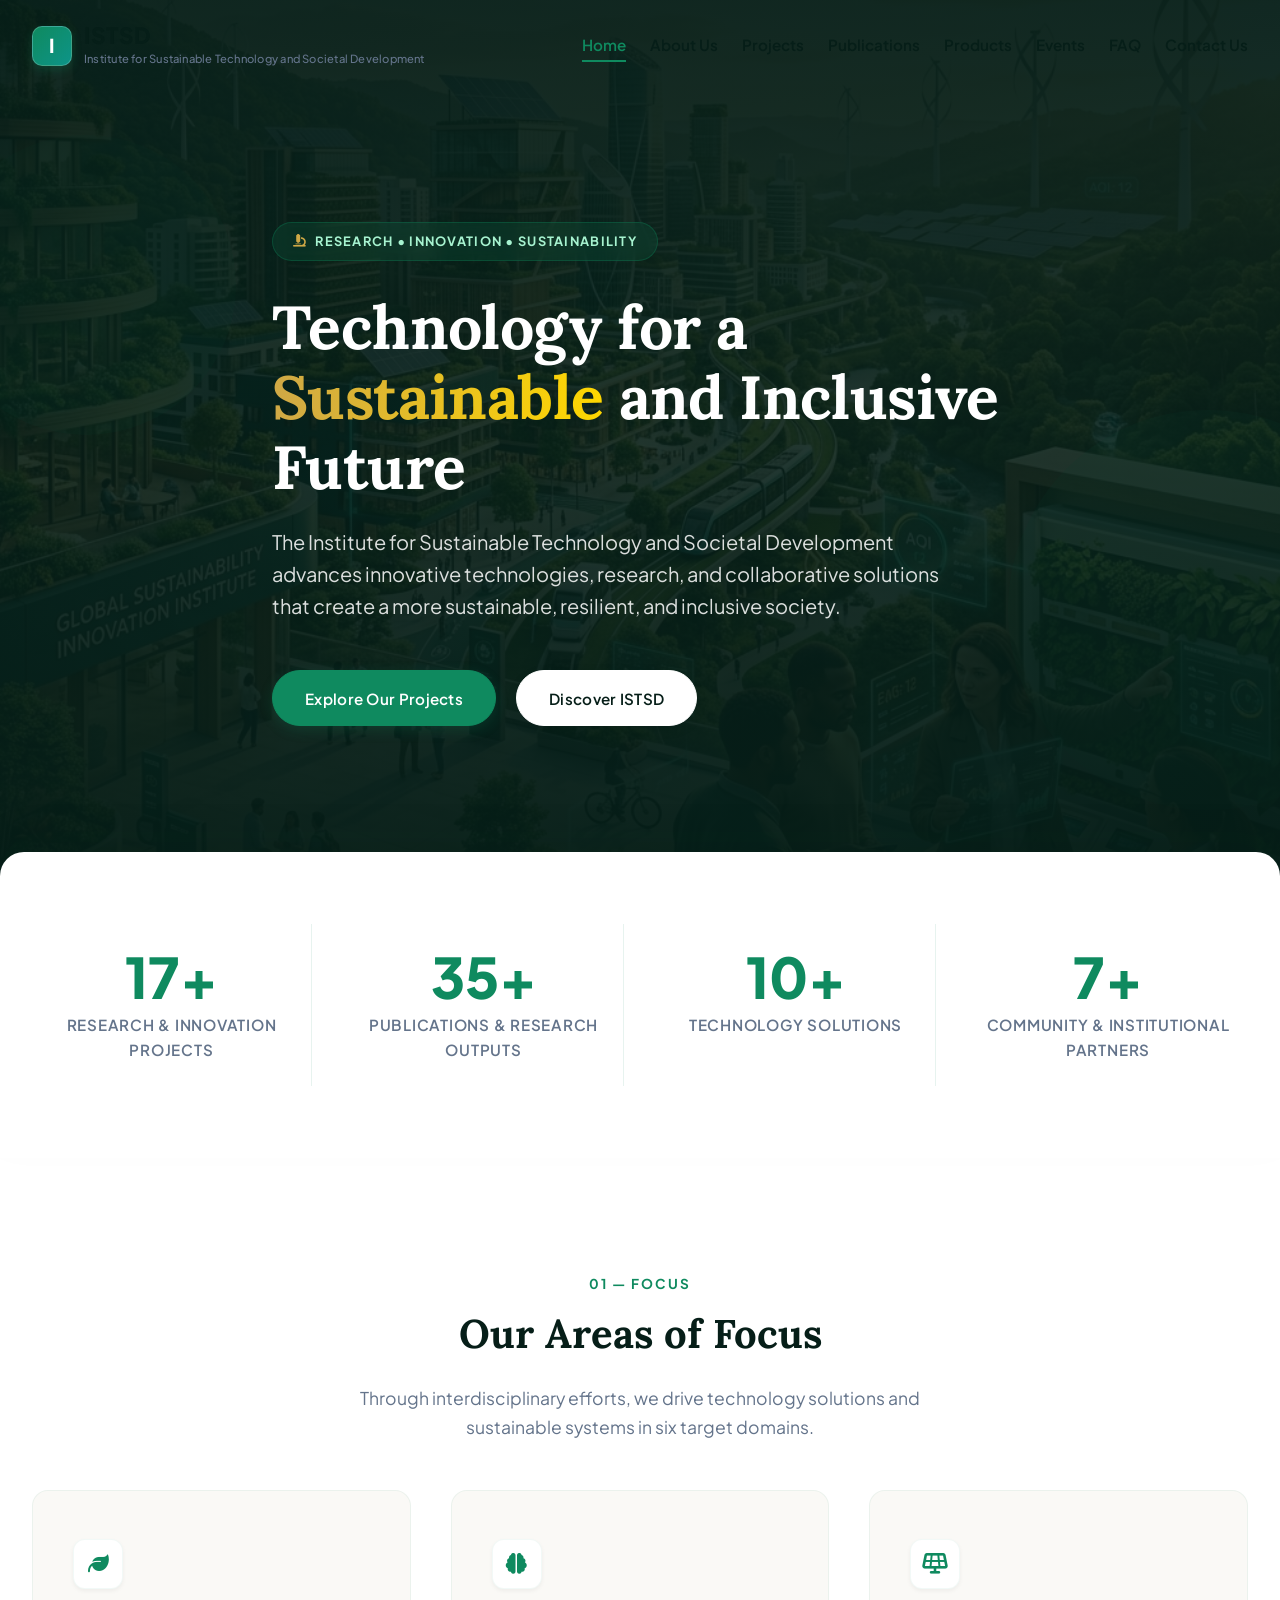
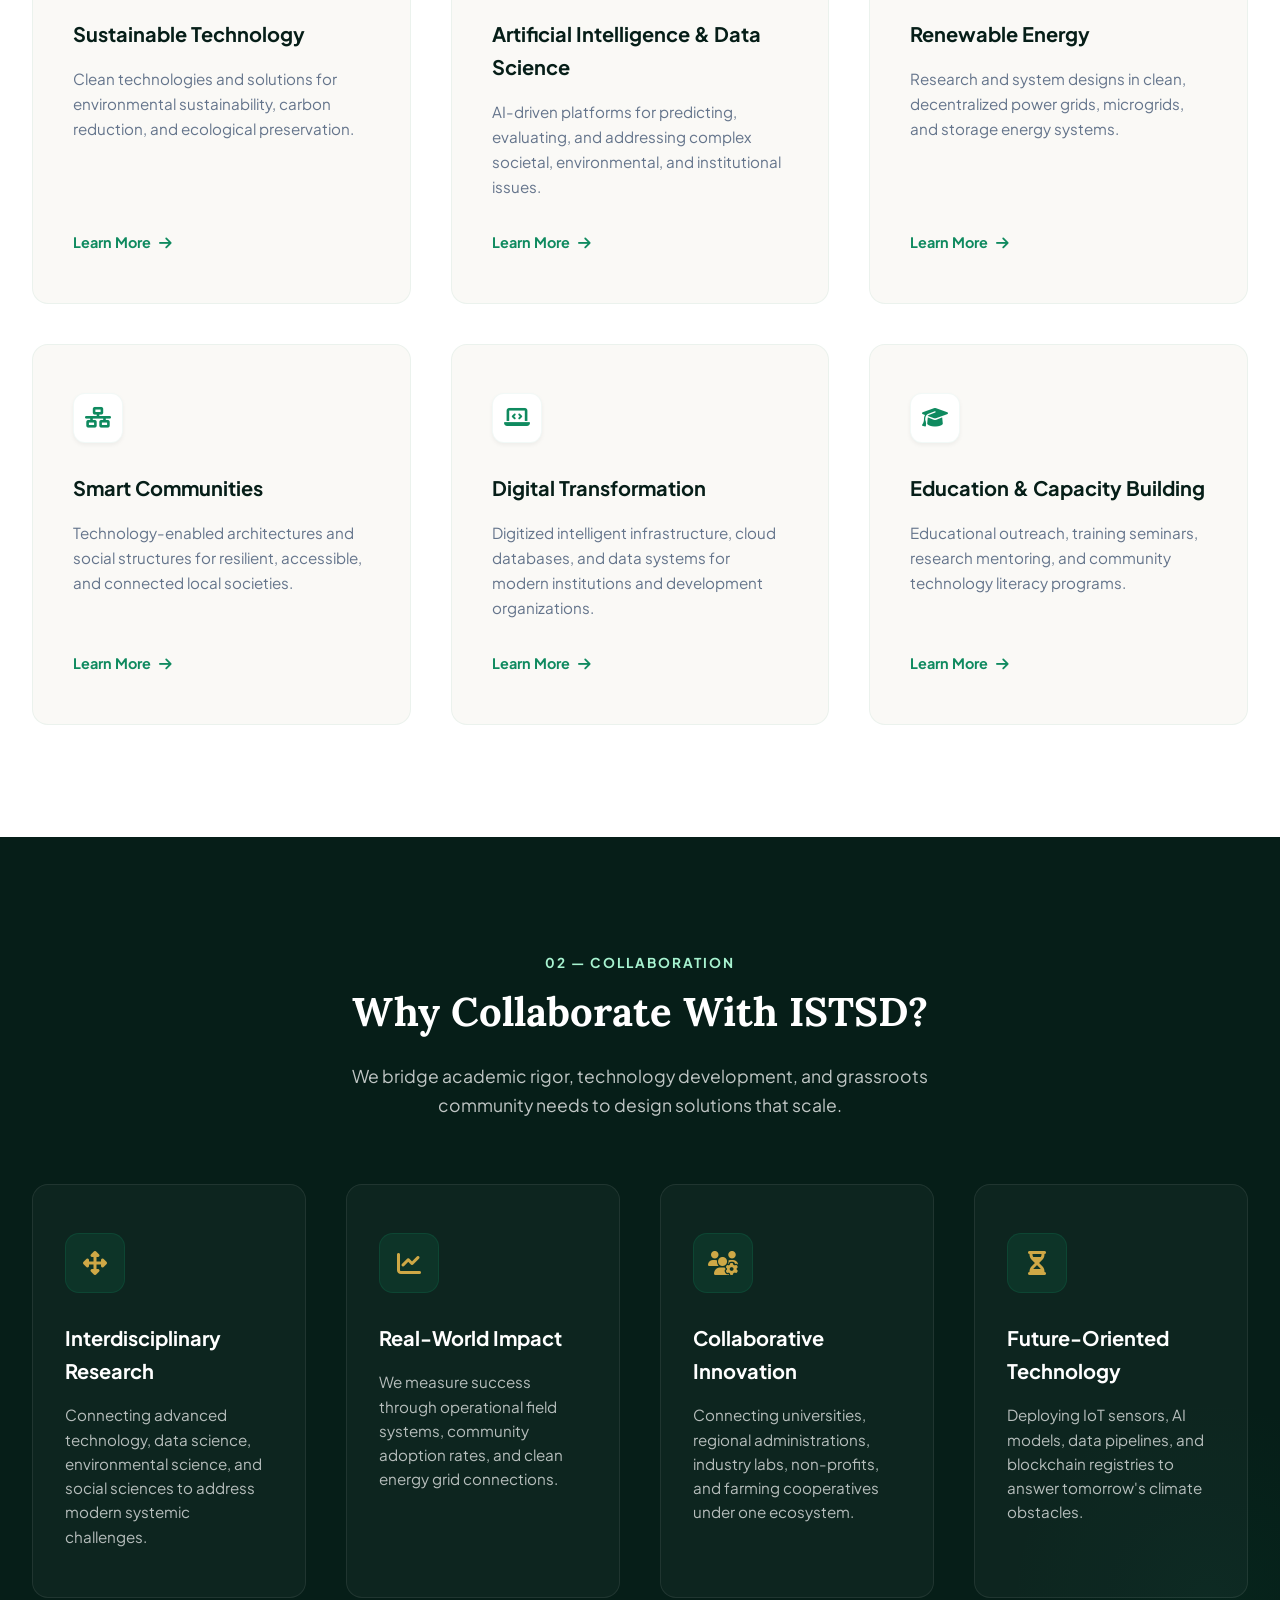
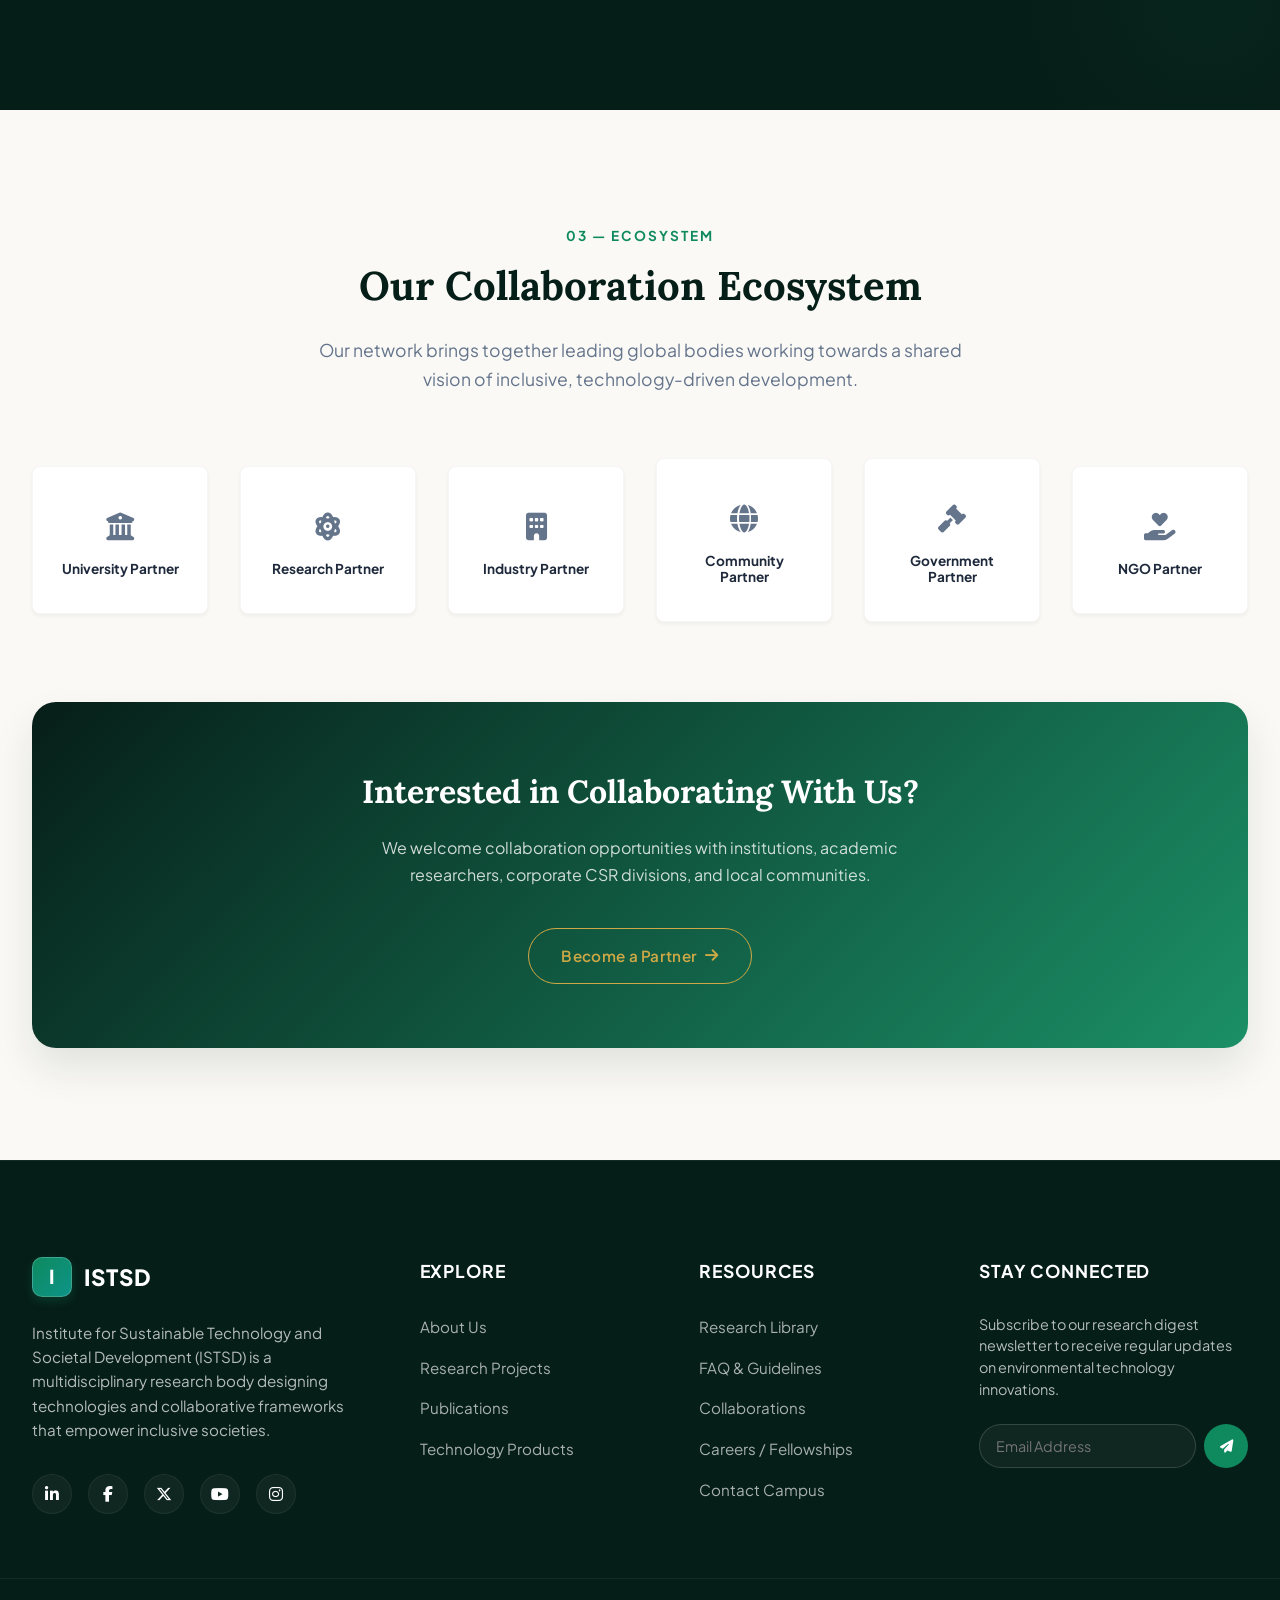
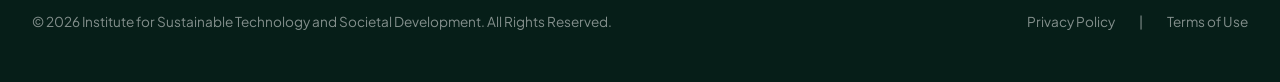
==== commit 1c8e1d32: "version2" ====
--- a/index.html
+++ b/index.html
@@ -9,7 +9,7 @@
   <meta name="description" content="Institute for Sustainable Technology and Societal Development — advancing research, technology, innovation, sustainability, and inclusive societal development.">
   <meta name="keywords" content="sustainability, green technology, digital innovation, societal development, research institute, clean energy, smart communities, AI for social good">
   
-  <!-- Open Graph / Facebook -->
+  <!-- Open Graph -->
   <meta property="og:type" content="website">
   <meta property="og:url" content="https://www.istsd.org/">
   <meta property="og:title" content="ISTSD | Institute for Sustainable Technology and Societal Development">
@@ -25,7 +25,6 @@
   <!-- JavaScript -->
   <script src="js/script.js" defer></script>
   
-  <!-- Favicon Placeholder -->
   <link rel="icon" type="image/png" href="data:image/svg+xml,<svg xmlns=%22http://www.w3.org/2000/svg%22 viewBox=%220 0 100 100%22><rect width=%22100%22 height=%22100%22 rx=%2220%22 fill=%22%230f8a5f%22/><text y=%22.9em%22 font-size=%2280%22 fill=%22white%22 font-weight=%22bold%22 x=%2210%22>I</text></svg>">
 </head>
 <body>
@@ -36,7 +35,7 @@
   <!-- Header / Navigation -->
   <header class="header-nav">
     <div class="container nav-container">
-      <a href="#home" class="logo-link" id="logoLink">
+      <a href="index.html" class="logo-link" id="logoLink">
         <div class="logo-icon">I</div>
         <div class="logo-text-wrapper">
           <span class="logo-abbr">ISTSD</span>
@@ -54,22 +53,16 @@
       <!-- Navigation Menu -->
       <nav class="nav-menu-wrapper">
         <ul class="nav-menu" id="navMenu">
-          <li class="nav-item"><a href="#home" class="nav-link active" id="navHome">Home</a></li>
-          <li class="nav-item"><a href="#about" class="nav-link" id="navAbout">About Us</a></li>
-          <li class="nav-item"><a href="#focus" class="nav-link" id="navFocus">Focus Areas</a></li>
-          <li class="nav-item"><a href="#projects" class="nav-link" id="navProjects">Projects</a></li>
-          <li class="nav-item"><a href="#publications" class="nav-link" id="navPublications">Publications</a></li>
-          <li class="nav-item"><a href="#products" class="nav-link" id="navProducts">Products</a></li>
-          <li class="nav-item"><a href="#events" class="nav-link" id="navEvents">Events</a></li>
-          <li class="nav-item"><a href="#faq" class="nav-link" id="navFaq">FAQ</a></li>
-          <li class="nav-item"><a href="#contact" class="nav-link" id="navContact">Contact</a></li>
-          <li class="nav-item mobile-nav-btn"><a href="#projects" class="btn btn-primary" id="mobileExploreBtn">Explore Our Work</a></li>
+          <li class="nav-item"><a href="index.html" class="nav-link active" id="navHome">Home</a></li>
+          <li class="nav-item"><a href="about.html" class="nav-link" id="navAbout">About Us</a></li>
+          <li class="nav-item"><a href="projects.html" class="nav-link" id="navProjects">Projects</a></li>
+          <li class="nav-item"><a href="publications.html" class="nav-link" id="navPublications">Publications</a></li>
+          <li class="nav-item"><a href="products.html" class="nav-link" id="navProducts">Products</a></li>
+          <li class="nav-item"><a href="events.html" class="nav-link" id="navEvents">Events</a></li>
+          <li class="nav-item"><a href="faq.html" class="nav-link" id="navFaq">FAQ</a></li>
+          <li class="nav-item"><a href="contact.html" class="nav-link" id="navContact">Contact Us</a></li>
         </ul>
       </nav>
-      
-      <div class="nav-actions">
-        <a href="#projects" class="btn btn-primary" id="exploreWorkBtn">Explore Our Work</a>
-      </div>
     </div>
   </header>
 
@@ -80,7 +73,6 @@
       <div class="hero-overlay"></div>
     </div>
     
-    <!-- Floating particle elements -->
     <div class="hero-particle hero-particle-1"></div>
     <div class="hero-particle hero-particle-2"></div>
     
@@ -93,8 +85,8 @@
         The Institute for Sustainable Technology and Societal Development advances innovative technologies, research, and collaborative solutions that create a more sustainable, resilient, and inclusive society.
       </p>
       <div class="hero-buttons">
-        <a href="#projects" class="btn btn-primary" id="heroBtnProjects">Explore Our Projects</a>
-        <a href="#about" class="btn btn-white" id="heroBtnDiscover">Discover ISTSD</a>
+        <a href="projects.html" class="btn btn-primary" id="heroBtnProjects">Explore Our Projects</a>
+        <a href="about.html" class="btn btn-white" id="heroBtnDiscover">Discover ISTSD</a>
       </div>
     </div>
   </section>
@@ -123,78 +115,11 @@
     </div>
   </section>
 
-  <!-- ABOUT US SECTION -->
-  <section class="about-section" id="about">
-    <div class="grid-bg-pattern"></div>
-    <div class="blur-glow-green" style="top: 10%; right: -5%;"></div>
-    
-    <div class="container about-grid">
-      <!-- Left content -->
-      <div class="about-content reveal-element">
-        <span class="section-label">01 — About</span>
-        <h2 class="section-title">Building Solutions for People and Planet</h2>
-        <p class="about-text-lead">
-          The Institute for Sustainable Technology and Societal Development (ISTSD) is a multidisciplinary platform dedicated to research, innovation, technology development, and societal transformation.
-        </p>
-        <p class="about-text">
-          We bring together researchers, technologists, educators, entrepreneurs, policymakers, institutions, and communities to develop practical solutions for emerging environmental and societal challenges.
-        </p>
-        <p class="about-text" style="margin-bottom: 2.5rem;">
-          Our focus spans digital transformation, green energy integration, ecological mapping, and smart education delivery to foster sustainable local economies.
-        </p>
-        <a href="#focus" class="btn btn-secondary" id="aboutReadMoreBtn">Read More About ISTSD</a>
-      </div>
-      
-      <!-- Right overlapping collage -->
-      <div class="about-collage reveal-element">
-        <div class="collage-img-card collage-card-1">
-          <img src="images/about_col_researcher.png" alt="Researchers collaborating in a clean energy lab">
-        </div>
-        <div class="collage-img-card collage-card-2">
-          <img src="images/about_col_agriculture.png" alt="Smart vertical hydroponics precision farming">
-        </div>
-        <div class="collage-img-card collage-card-3">
-          <img src="images/about_col_energy.png" alt="Sleek wind turbines and solar panel arrays">
-        </div>
-        <div class="collage-img-card collage-card-4">
-          <img src="images/about_col_community.png" alt="Local community collaborating outdoors using tablets">
-        </div>
-      </div>
-    </div>
-  </section>
-
-  <!-- VISION AND MISSION -->
-  <section class="vision-mission-section">
-    <div class="container vm-grid">
-      <!-- Vision Card -->
-      <div class="vm-card reveal-element">
-        <div class="vm-icon-box">
-          <i class="far fa-eye"></i>
-        </div>
-        <h3 class="vm-title">Vision</h3>
-        <p class="vm-text">
-          A sustainable, technologically empowered, and socially inclusive society where innovation improves the quality of life for present and future generations.
-        </p>
-      </div>
-      
-      <!-- Mission Card -->
-      <div class="vm-card vm-card-mission reveal-element">
-        <div class="vm-icon-box">
-          <i class="fas fa-bullseye"></i>
-        </div>
-        <h3 class="vm-title">Mission</h3>
-        <p class="vm-text">
-          To conduct impactful research, develop sustainable technologies, nurture innovation, and create collaborative solutions that address real-world societal and environmental challenges.
-        </p>
-      </div>
-    </div>
-  </section>
-
   <!-- FOCUS AREAS -->
   <section class="focus-section" id="focus">
     <div class="container">
       <div class="text-center">
-        <span class="section-label">02 — FOCUS</span>
+        <span class="section-label">01 — FOCUS</span>
         <h2 class="section-title">Our Areas of Focus</h2>
         <p class="section-subtitle mx-auto">
           Through interdisciplinary efforts, we drive technology solutions and sustainable systems in six target domains.
@@ -207,7 +132,7 @@
           <div class="focus-card-icon"><i class="fas fa-leaf"></i></div>
           <h3 class="focus-card-title">Sustainable Technology</h3>
           <p class="focus-card-desc">Clean technologies and solutions for environmental sustainability, carbon reduction, and ecological preservation.</p>
-          <a href="#projects" class="focus-card-link">Learn More <i class="fas fa-arrow-right"></i></a>
+          <a href="projects.html" class="focus-card-link">Learn More <i class="fas fa-arrow-right"></i></a>
         </div>
         
         <!-- Area 2 -->
@@ -215,7 +140,7 @@
           <div class="focus-card-icon"><i class="fas fa-brain"></i></div>
           <h3 class="focus-card-title">Artificial Intelligence & Data Science</h3>
           <p class="focus-card-desc">AI-driven platforms for predicting, evaluating, and addressing complex societal, environmental, and institutional issues.</p>
-          <a href="#projects" class="focus-card-link">Learn More <i class="fas fa-arrow-right"></i></a>
+          <a href="projects.html" class="focus-card-link">Learn More <i class="fas fa-arrow-right"></i></a>
         </div>
         
         <!-- Area 3 -->
@@ -223,7 +148,7 @@
           <div class="focus-card-icon"><i class="fas fa-solar-panel"></i></div>
           <h3 class="focus-card-title">Renewable Energy</h3>
           <p class="focus-card-desc">Research and system designs in clean, decentralized power grids, microgrids, and storage energy systems.</p>
-          <a href="#projects" class="focus-card-link">Learn More <i class="fas fa-arrow-right"></i></a>
+          <a href="projects.html" class="focus-card-link">Learn More <i class="fas fa-arrow-right"></i></a>
         </div>
         
         <!-- Area 4 -->
@@ -231,7 +156,7 @@
           <div class="focus-card-icon"><i class="fas fa-network-wired"></i></div>
           <h3 class="focus-card-title">Smart Communities</h3>
           <p class="focus-card-desc">Technology-enabled architectures and social structures for resilient, accessible, and connected local societies.</p>
-          <a href="#projects" class="focus-card-link">Learn More <i class="fas fa-arrow-right"></i></a>
+          <a href="projects.html" class="focus-card-link">Learn More <i class="fas fa-arrow-right"></i></a>
         </div>
         
         <!-- Area 5 -->
@@ -239,7 +164,7 @@
           <div class="focus-card-icon"><i class="fas fa-laptop-code"></i></div>
           <h3 class="focus-card-title">Digital Transformation</h3>
           <p class="focus-card-desc">Digitized intelligent infrastructure, cloud databases, and data systems for modern institutions and development organizations.</p>
-          <a href="#projects" class="focus-card-link">Learn More <i class="fas fa-arrow-right"></i></a>
+          <a href="projects.html" class="focus-card-link">Learn More <i class="fas fa-arrow-right"></i></a>
         </div>
         
         <!-- Area 6 -->
@@ -247,309 +172,8 @@
           <div class="focus-card-icon"><i class="fas fa-graduation-cap"></i></div>
           <h3 class="focus-card-title">Education & Capacity Building</h3>
           <p class="focus-card-desc">Educational outreach, training seminars, research mentoring, and community technology literacy programs.</p>
-          <a href="#projects" class="focus-card-link">Learn More <i class="fas fa-arrow-right"></i></a>
-        </div>
-      </div>
-    </div>
-  </section>
-
-  <!-- PROJECTS SECTION -->
-  <section class="projects-section" id="projects">
-    <div class="blur-glow-green" style="bottom: 5%; left: -10%;"></div>
-    <div class="container">
-      <div class="text-center">
-        <span class="section-label">03 — PROJECTS</span>
-        <h2 class="section-title">Research & Innovation Projects</h2>
-        <p class="section-subtitle mx-auto">
-          Explore our portfolio of active technology systems and collaborative R&D programs making real-world impacts.
-        </p>
-      </div>
-      
-      <div class="projects-grid">
-        <!-- Project 1 -->
-        <article class="project-card reveal-element">
-          <div class="project-img-box">
-            <span class="project-badge-cat">Agriculture</span>
-            <span class="project-badge-status ongoing">Ongoing</span>
-            <img src="images/about_col_agriculture.png" alt="Smart Agriculture soil metrics visualization">
-          </div>
-          <div class="project-info">
-            <h3 class="project-title">Smart Agriculture Initiative</h3>
-            <p class="project-desc">Technology-enabled agriculture solutions using IoT, soil moisture sensors, AI predictive crop analytics, and data hubs.</p>
-            <a href="#contact" class="project-btn">View Project <i class="fas fa-arrow-right"></i></a>
-          </div>
-        </article>
-        
-        <!-- Project 2 -->
-        <article class="project-card reveal-element">
-          <div class="project-img-box">
-            <span class="project-badge-cat">Community</span>
-            <span class="project-badge-status ongoing">Ongoing</span>
-            <img src="images/about_col_community.png" alt="Solar powered rural resource center">
-          </div>
-          <div class="project-info">
-            <h3 class="project-title">Sustainable Rural Development</h3>
-            <p class="project-desc">Digital and technological interventions supporting rural communications, digital payments, and sustainable farming livelihoods.</p>
-            <a href="#contact" class="project-btn">View Project <i class="fas fa-arrow-right"></i></a>
-          </div>
-        </article>
-        
-        <!-- Project 3 -->
-        <article class="project-card reveal-element">
-          <div class="project-img-box">
-            <span class="project-badge-cat">AI Systems</span>
-            <span class="project-badge-status ongoing">Ongoing</span>
-            <img src="images/project_ai_social_good.png" alt="Hand holding neural network glow seed concept">
-          </div>
-          <div class="project-info">
-            <h3 class="project-title">AI for Social Good</h3>
-            <p class="project-desc">Artificial intelligence systems and algorithms built to address healthcare access, disaster mapping, and environmental sustainability.</p>
-            <a href="#contact" class="project-btn">View Project <i class="fas fa-arrow-right"></i></a>
-          </div>
-        </article>
-        
-        <!-- Project 4 -->
-        <article class="project-card reveal-element">
-          <div class="project-img-box">
-            <span class="project-badge-cat">Clean Energy</span>
-            <span class="project-badge-status completed">Completed</span>
-            <img src="images/about_col_energy.png" alt="Decentralized wind and solar microgrid arrays">
-          </div>
-          <div class="project-info">
-            <h3 class="project-title">Renewable Energy Innovation</h3>
-            <p class="project-desc">R&D focused on manufacturing decentralized microgrid equipment and low-cost solar panels accessible for low-income communities.</p>
-            <a href="#contact" class="project-btn">View Project <i class="fas fa-arrow-right"></i></a>
-          </div>
-        </article>
-        
-        <!-- Project 5 -->
-        <article class="project-card reveal-element">
-          <div class="project-img-box">
-            <span class="project-badge-cat">Education</span>
-            <span class="project-badge-status completed">Completed</span>
-            <img src="images/project_education.png" alt="Students using interactive smart tables">
-          </div>
-          <div class="project-info">
-            <h3 class="project-title">Smart Education Ecosystem</h3>
-            <p class="project-desc">Digital learning infrastructures, cloud-based assessments, and open-source accessibility apps supporting community education.</p>
-            <a href="#contact" class="project-btn">View Project <i class="fas fa-arrow-right"></i></a>
-          </div>
-        </article>
-      </div>
-    </div>
-  </section>
-
-  <!-- PUBLICATIONS SECTION -->
-  <section class="publications-section" id="publications">
-    <div class="container">
-      <div class="text-center">
-        <span class="section-label">04 — PUBLICATIONS</span>
-        <h2 class="section-title">Research & Publications</h2>
-        <p class="section-subtitle mx-auto">
-          Our team regularly publishes in peer-reviewed scientific journals and presents at international technology conferences.
-        </p>
-      </div>
-      
-      <div class="publications-list">
-        <!-- Pub 1 -->
-        <article class="publication-card reveal-element">
-          <div class="pub-meta">
-            <span class="pub-type">Journal Article</span>
-            <span class="pub-year">2026</span>
-            <span class="pub-journal">International Journal of Sustainable Computing</span>
-          </div>
-          <h3 class="pub-title">Artificial Intelligence for Sustainable Community Development</h3>
-          <p class="pub-authors">Dr. A. Sen, Prof. M. Vance, Dr. K. Patel</p>
-          <p class="pub-abstract">
-            This study outlines AI systems deployed in rural communities to predict clean energy load requirements and balance smart solar microgrids. Under the tested models, energy transmission losses dropped by 18%. <em>(Sample placeholder publication)</em>
-          </p>
-          <a href="#contact" class="pub-link">Read Publication <i class="fas fa-arrow-right"></i></a>
-        </article>
-        
-        <!-- Pub 2 -->
-        <article class="publication-card reveal-element">
-          <div class="pub-meta">
-            <span class="pub-type">Conference Proceeding</span>
-            <span class="pub-year">2025</span>
-            <span class="pub-journal">IEEE Smart Cities Forum Proceedings</span>
-          </div>
-          <h3 class="pub-title">Data-Driven Approaches to Smart and Resilient Communities</h3>
-          <p class="pub-authors">Prof. J. Martinez, Dr. S. Gupta</p>
-          <p class="pub-abstract">
-            A proposal detailing how IoT sensor webs and regional communication platforms provide emergency data mapping. The system improves disaster evacuation logistics in flood-prone communities. <em>(Sample placeholder publication)</em>
-          </p>
-          <a href="#contact" class="pub-link">Read Publication <i class="fas fa-arrow-right"></i></a>
-        </article>
-        
-        <!-- Pub 3 -->
-        <article class="publication-card reveal-element">
-          <div class="pub-meta">
-            <span class="pub-type">Research Paper</span>
-            <span class="pub-year">2025</span>
-            <span class="pub-journal">Global Ecology and Development Review</span>
-          </div>
-          <h3 class="pub-title">Digital Technologies for Sustainable Rural Transformation</h3>
-          <p class="pub-authors">Dr. L. Moreau, Dr. R. Chen</p>
-          <p class="pub-abstract">
-            An empirical investigation analyzing the economic impact of digital platform adoption among smallholder cooperatives, measuring increases in average farmer income and resource sharing. <em>(Sample placeholder publication)</em>
-          </p>
-          <a href="#contact" class="pub-link">Read Publication <i class="fas fa-arrow-right"></i></a>
-        </article>
-        
-        <!-- Pub 4 -->
-        <article class="publication-card reveal-element">
-          <div class="pub-meta">
-            <span class="pub-type">Journal Article</span>
-            <span class="pub-year">2024</span>
-            <span class="pub-journal">Journal of Environmental Technology</span>
-          </div>
-          <h3 class="pub-title">Emerging Technologies for Climate-Resilient Development</h3>
-          <p class="pub-authors">Dr. H. Tanaka, Dr. K. Patel</p>
-          <p class="pub-abstract">
-            We evaluate decentralized technological infrastructure options, detailing how regional blockchainledgers and IoT sensors monitor water distribution quality in arid environments. <em>(Sample placeholder publication)</em>
-          </p>
-          <a href="#contact" class="pub-link">Read Publication <i class="fas fa-arrow-right"></i></a>
-        </article>
-      </div>
-      
-      <div class="pub-actions-bottom reveal-element">
-        <a href="#contact" class="btn btn-secondary" id="pubAllBtn">View All Publications</a>
-      </div>
-    </div>
-  </section>
-
-  <!-- PRODUCTS / TECHNOLOGY SOLUTIONS -->
-  <section class="products-section" id="products">
-    <div class="grid-bg-pattern"></div>
-    <div class="blur-glow-green" style="top: 30%; right: -10%;"></div>
-    
-    <div class="container">
-      <div class="text-center">
-        <span class="section-label">05 — SOLUTIONS</span>
-        <h2 class="section-title">Technology & Innovation Products</h2>
-        <p class="section-subtitle mx-auto">
-          ISTSD develops ready-to-deploy platforms and hardware configurations designed for institutions, researchers, and field agencies.
-        </p>
-      </div>
-      
-      <div class="products-grid">
-        <!-- Product 1 -->
-        <div class="product-card reveal-element">
-          <div class="product-info">
-            <h3 class="product-title">ISTSD Smart Analytics</h3>
-            <p class="product-desc">Advanced data analytics and cloud dashboard platform for modeling ecological impact metrics and institutional planning datasets.</p>
-            <a href="#contact" class="btn btn-primary product-btn">Learn More</a>
-          </div>
-          <div class="product-img-box">
-            <img src="images/product_analytics.png" alt="ISTSD analytics dashboard displayed on tablet mockups">
-          </div>
-        </div>
-        
-        <!-- Product 2 -->
-        <div class="product-card reveal-element">
-          <div class="product-info">
-            <h3 class="product-title">Community Digital Platform</h3>
-            <p class="product-desc">A secure open-source mobile portal that links regional community centers, local resource cooperatives, and development advisors.</p>
-            <a href="#contact" class="btn btn-primary product-btn">Learn More</a>
-          </div>
-          <div class="product-img-box">
-            <img src="images/about_col_community.png" alt="Community digital network application preview image">
-          </div>
-        </div>
-        
-        <!-- Product 3 -->
-        <div class="product-card reveal-element">
-          <div class="product-info">
-            <h3 class="product-title">Sustainable Monitoring System</h3>
-            <p class="product-desc">IoT sensing arrays and cellular data hub designs that monitor crop moisture, soil acidity, and local temperature cycles.</p>
-            <a href="#contact" class="btn btn-primary product-btn">Learn More</a>
-          </div>
-          <div class="product-img-box">
-            <img src="images/about_col_agriculture.png" alt="Sensor-driven environmental monitoring kit hardware">
-          </div>
-        </div>
-        
-        <!-- Product 4 -->
-        <div class="product-card reveal-element">
-          <div class="product-info">
-            <h3 class="product-title">AI Research Assistant</h3>
-            <p class="product-desc">AI-powered knowledge management engine designed to index academic reports, climate files, and clean tech patents.</p>
-            <a href="#contact" class="btn btn-primary product-btn">Learn More</a>
-          </div>
-          <div class="product-img-box">
-            <img src="images/project_ai_social_good.png" alt="Artificial intelligence knowledge engine graphic visualization">
-          </div>
-        </div>
-      </div>
-    </div>
-  </section>
-
-  <!-- EVENTS SECTION -->
-  <section class="events-section" id="events">
-    <div class="container">
-      <div class="text-center">
-        <span class="section-label">06 — EVENTS</span>
-        <h2 class="section-title">Events & Activities</h2>
-        <p class="section-subtitle mx-auto">
-          Participate in our upcoming summits, professional workshops, and technology showcase symposiums.
-        </p>
-      </div>
-      
-      <div class="events-grid">
-        <!-- Event 1 -->
-        <article class="event-card reveal-element">
-          <div class="event-date-banner">
-            <div class="event-day">14</div>
-            <div class="event-month-year">
-              <span class="event-month">May</span>
-              <span class="event-year">2026</span>
-            </div>
-          </div>
-          <div class="event-info">
-            <div class="event-meta"><i class="fas fa-map-marker-alt"></i> New Delhi, India & Hybrid</div>
-            <h3 class="event-title">ISTSD Innovation Summit 2026</h3>
-            <p class="event-desc">The flagship annual forum for researchers, policymakers, and green tech entrepreneurs to discuss climate-resilient technologies and rural development.</p>
-            <a href="#contact" class="btn btn-secondary event-btn-register" style="margin-top: auto;">Register Now</a>
-          </div>
-        </article>
-        
-        <!-- Event 2 -->
-        <article class="event-card reveal-element">
-          <div class="event-date-banner">
-            <div class="event-day">22</div>
-            <div class="event-month-year">
-              <span class="event-month">Jul</span>
-              <span class="event-year">2026</span>
-            </div>
-          </div>
-          <div class="event-info">
-            <div class="event-meta"><i class="fas fa-map-marker-alt"></i> Online Training Portal</div>
-            <h3 class="event-title">National Workshop on AI for Sustainable Development</h3>
-            <p class="event-desc">A hands-on professional workshop guiding data scientists on constructing models for environmental conservation and smart grids.</p>
-            <a href="#contact" class="btn btn-secondary event-btn-register" style="margin-top: auto;">Register Now</a>
-          </div>
-        </article>
-        
-        <!-- Event 3 -->
-        <article class="event-card reveal-element">
-          <div class="event-date-banner">
-            <div class="event-day">10</div>
-            <div class="event-month-year">
-              <span class="event-month">Sep</span>
-              <span class="event-year">2026</span>
-            </div>
-          </div>
-          <div class="event-info">
-            <div class="event-meta"><i class="fas fa-map-marker-alt"></i> ISTSD Campus Auditorium</div>
-            <h3 class="event-title">Sustainable Technology Research Symposium</h3>
-            <p class="event-desc">Academic paper submissions, peer panels, and technology demos. Ideal for university research partners and PhD students.</p>
-            <a href="#contact" class="btn btn-secondary event-btn-register" style="margin-top: auto;">Register Now</a>
-          </div>
-        </article>
-      </div>
-      
-      <div class="pub-actions-bottom reveal-element">
-        <a href="#contact" class="btn btn-secondary" id="eventsAllBtn">View All Events</a>
+          <a href="projects.html" class="focus-card-link">Learn More <i class="fas fa-arrow-right"></i></a>
+        </div>
       </div>
     </div>
   </section>
@@ -559,7 +183,7 @@
     <div class="blur-glow-green" style="bottom: -10%; right: -10%;"></div>
     <div class="container">
       <div class="text-center">
-        <span class="section-label" style="color: #a7f3d0;">07 — COLLABORATION</span>
+        <span class="section-label" style="color: #a7f3d0;">02 — COLLABORATION</span>
         <h2 class="section-title">Why Collaborate With ISTSD?</h2>
         <p class="section-subtitle mx-auto" style="color: rgba(255, 255, 255, 0.75);">
           We bridge academic rigor, technology development, and grassroots community needs to design solutions that scale.
@@ -602,7 +226,7 @@
   <section class="partners-section">
     <div class="container">
       <div class="text-center partners-intro-box mx-auto">
-        <span class="section-label">08 — ECOSYSTEM</span>
+        <span class="section-label">03 — ECOSYSTEM</span>
         <h2 class="section-title">Our Collaboration Ecosystem</h2>
         <p class="section-subtitle mx-auto" style="margin-bottom: 0;">
           Our network brings together leading global bodies working towards a shared vision of inclusive, technology-driven development.
@@ -652,236 +276,7 @@
         <p class="partner-cta-desc">
           We welcome collaboration opportunities with institutions, academic researchers, corporate CSR divisions, and local communities.
         </p>
-        <a href="#contact" class="btn btn-outline-gold" id="partnerCtaBtn">Become a Partner <i class="fas fa-arrow-right" style="margin-left: 0.5rem;"></i></a>
-      </div>
-    </div>
-  </section>
-
-  <!-- FAQ SECTION -->
-  <section class="faq-section" id="faq">
-    <div class="container">
-      <div class="text-center">
-        <span class="section-label">09 — FAQ</span>
-        <h2 class="section-title">Frequently Asked Questions</h2>
-        <p class="section-subtitle mx-auto">
-          Get answers to common queries regarding ISTSD projects, collaborations, and partnership applications.
-        </p>
-      </div>
-      
-      <div class="faq-wrapper">
-        <!-- Q1 -->
-        <div class="faq-item reveal-element">
-          <button class="faq-header">
-            <span class="faq-question">What is ISTSD?</span>
-            <div class="faq-icon-arrow"><i class="fas fa-chevron-down"></i></div>
-          </button>
-          <div class="faq-body">
-            <div class="faq-answer">
-              The Institute for Sustainable Technology and Societal Development (ISTSD) is a multidisciplinary research and innovation institute. We specialize in researching and creating sustainable technologies, renewable energy system setups, smart community solutions, and AI algorithms built for environmental and social good.
-            </div>
-          </div>
-        </div>
-        
-        <!-- Q2 -->
-        <div class="faq-item reveal-element">
-          <button class="faq-header">
-            <span class="faq-question">What are the major research areas of ISTSD?</span>
-            <div class="faq-icon-arrow"><i class="fas fa-chevron-down"></i></div>
-          </button>
-          <div class="faq-body">
-            <div class="faq-answer">
-              Our core focus spans Sustainable Agriculture (IoT & sensors), Renewable Energy (smart local grids), AI & Data Science for Social Good, Smart Communities, Digital Infrastructure Transformation, and Educational Capacity Building.
-            </div>
-          </div>
-        </div>
-        
-        <!-- Q3 -->
-        <div class="faq-item reveal-element">
-          <button class="faq-header">
-            <span class="faq-question">Does ISTSD collaborate with universities and industry?</span>
-            <div class="faq-icon-arrow"><i class="fas fa-chevron-down"></i></div>
-          </button>
-          <div class="faq-body">
-            <div class="faq-answer">
-              Yes, ISTSD maintains structured partnerships with academic institutions, engineering departments, corporate technology labs, and non-governmental development organizations. These alliances enable us to bridge advanced laboratory research with real-world community field testing.
-            </div>
-          </div>
-        </div>
-        
-        <!-- Q4 -->
-        <div class="faq-item reveal-element">
-          <button class="faq-header">
-            <span class="faq-question">Can researchers collaborate with ISTSD?</span>
-            <div class="faq-icon-arrow"><i class="fas fa-chevron-down"></i></div>
-          </button>
-          <div class="faq-body">
-            <div class="faq-answer">
-              We welcome applications from research fellows, PhD scholars, and field scientists who are passionate about sustainable technology systems. Contact our team via our form specifying your research background.
-            </div>
-          </div>
-        </div>
-        
-        <!-- Q5 -->
-        <div class="faq-item reveal-element">
-          <button class="faq-header">
-            <span class="faq-question">Does ISTSD offer training and workshops?</span>
-            <div class="faq-icon-arrow"><i class="fas fa-chevron-down"></i></div>
-          </button>
-          <div class="faq-body">
-            <div class="faq-answer">
-              Yes, we conduct hands-on training workshops, educational seminars, and research symposiums on topics such as AI for Sustainable Development, IoT precision farming systems, and smart microgrid maintenance. Details are listed under our Events section.
-            </div>
-          </div>
-        </div>
-        
-        <!-- Q6 -->
-        <div class="faq-item reveal-element">
-          <button class="faq-header">
-            <span class="faq-question">How can organizations partner with ISTSD?</span>
-            <div class="faq-icon-arrow"><i class="fas fa-chevron-down"></i></div>
-          </button>
-          <div class="faq-body">
-            <div class="faq-answer">
-              Organizations interested in joint research, pilot implementations, technology licensing, or institutional funding can register a query through our contact form. Our partnerships division will schedule a consultation call.
-            </div>
-          </div>
-        </div>
-        
-        <!-- Q7 -->
-        <div class="faq-item reveal-element">
-          <button class="faq-header">
-            <span class="faq-question">How can students participate in ISTSD projects?</span>
-            <div class="faq-icon-arrow"><i class="fas fa-chevron-down"></i></div>
-          </button>
-          <div class="faq-body">
-            <div class="faq-answer">
-              We offer structured internship programs, coding bootcamps, and master's thesis mentorships. Active opportunities are posted periodically. Interested students can contact us with a summary of their research interests.
-            </div>
-          </div>
-        </div>
-        
-        <!-- Q8 -->
-        <div class="faq-item reveal-element">
-          <button class="faq-header">
-            <span class="faq-question">How can I contact ISTSD?</span>
-            <div class="faq-icon-arrow"><i class="fas fa-chevron-down"></i></div>
-          </button>
-          <div class="faq-body">
-            <div class="faq-answer">
-              You can contact us by filling out the form in the Contact Us section below, emailing us at info@istsd.org, or calling +91 XXXXX XXXXX.
-            </div>
-          </div>
-        </div>
-      </div>
-    </div>
-  </section>
-
-  <!-- CONTACT SECTION -->
-  <section class="contact-section" id="contact">
-    <div class="blur-glow-green" style="top: 10%; left: -10%;"></div>
-    
-    <div class="container contact-grid">
-      <!-- Left Contact Details & Map -->
-      <div class="contact-info-panel reveal-element">
-        <div>
-          <span class="section-label">10 — CONTACT</span>
-          <h2 class="section-title">Let's Build a Sustainable Future Together</h2>
-          <p class="about-text" style="color: var(--text-muted); margin-bottom: 2rem;">
-            Whether you are a researcher, student, institution, industry partner, policymaker, or community organization, we welcome opportunities to collaborate.
-          </p>
-        </div>
-        
-        <div class="contact-details-box">
-          <!-- Address -->
-          <div class="contact-detail-item">
-            <div class="contact-detail-icon"><i class="fas fa-map-marker-alt"></i></div>
-            <div class="contact-detail-content">
-              <h4>Address</h4>
-              <p>ISTSD Central Campus, Sector 12, Technology District, New Delhi, India</p>
-            </div>
-          </div>
-          
-          <!-- Email -->
-          <div class="contact-detail-item">
-            <div class="contact-detail-icon"><i class="far fa-envelope"></i></div>
-            <div class="contact-detail-content">
-              <h4>Email</h4>
-              <p><a href="mailto:info@istsd.org">info@istsd.org</a></p>
-            </div>
-          </div>
-          
-          <!-- Phone -->
-          <div class="contact-detail-item">
-            <div class="contact-detail-icon"><i class="fas fa-phone-alt"></i></div>
-            <div class="contact-detail-content">
-              <h4>Phone</h4>
-              <p>+91 XXXXX XXXXX</p>
-            </div>
-          </div>
-          
-          <!-- Website -->
-          <div class="contact-detail-item">
-            <div class="contact-detail-icon"><i class="fas fa-globe"></i></div>
-            <div class="contact-detail-content">
-              <h4>Website</h4>
-              <p><a href="http://www.istsd.org" target="_blank" rel="noopener noreferrer">www.istsd.org</a></p>
-            </div>
-          </div>
-        </div>
-        
-        <!-- Stylized Map Placeholder Frame -->
-        <div class="contact-map-frame">
-          <div class="contact-map-placeholder">
-            <div class="map-marker-pulse"></div>
-            <h4 style="font-weight: 700; margin-bottom: 0.25rem;">ISTSD Central Campus</h4>
-            <p style="font-size: 0.85rem; color: var(--text-muted);">Sector 12, Technology District, New Delhi</p>
-          </div>
-        </div>
-      </div>
-      
-      <!-- Right Contact Form -->
-      <div class="contact-form-panel reveal-element">
-        <h3 class="form-title">Send Us a Message</h3>
-        
-        <form id="istsdContactForm">
-          <!-- Name -->
-          <div class="form-group">
-            <input type="text" id="name" name="name" class="form-input" placeholder=" " required>
-            <label for="name" class="form-label">Full Name</label>
-          </div>
-          
-          <!-- Email -->
-          <div class="form-group">
-            <input type="email" id="email" name="email" class="form-input" placeholder=" " required>
-            <label for="email" class="form-label">Email Address</label>
-          </div>
-          
-          <!-- Organization -->
-          <div class="form-group">
-            <input type="text" id="organization" name="organization" class="form-input" placeholder=" ">
-            <label for="organization" class="form-label">Organization / Institution</label>
-          </div>
-          
-          <!-- Subject -->
-          <div class="form-group">
-            <input type="text" id="subject" name="subject" class="form-input" placeholder=" " required>
-            <label for="subject" class="form-label">Subject</label>
-          </div>
-          
-          <!-- Message -->
-          <div class="form-group">
-            <textarea id="message" name="message" class="form-input" placeholder=" " required></textarea>
-            <label for="message" class="form-label">Your Message</label>
-          </div>
-          
-          <!-- Submit button -->
-          <div class="form-btn-wrapper">
-            <button type="submit" class="btn btn-primary form-submit-btn" id="formSubmitBtn">Send Message</button>
-          </div>
-          
-          <!-- Success feedback notice -->
-          <div class="form-feedback"></div>
-        </form>
+        <a href="contact.html" class="btn btn-outline-gold" id="partnerCtaBtn">Become a Partner <i class="fas fa-arrow-right" style="margin-left: 0.5rem;"></i></a>
       </div>
     </div>
   </section>
@@ -891,7 +286,7 @@
     <div class="container footer-grid">
       <!-- Col 1: Brand details -->
       <div class="footer-brand-col">
-        <a href="#home" class="footer-logo">
+        <a href="index.html" class="footer-logo">
           <div class="logo-icon">I</div>
           <span class="logo-abbr">ISTSD</span>
         </a>
@@ -911,11 +306,10 @@
       <div>
         <h4 class="footer-title">Explore</h4>
         <ul class="footer-links-list">
-          <li class="footer-link-item"><a href="#about">About Us</a></li>
-          <li class="footer-link-item"><a href="#focus">Focus Areas</a></li>
-          <li class="footer-link-item"><a href="#projects">Research Projects</a></li>
-          <li class="footer-link-item"><a href="#publications">Publications</a></li>
-          <li class="footer-link-item"><a href="#products">Technology Products</a></li>
+          <li class="footer-link-item"><a href="about.html">About Us</a></li>
+          <li class="footer-link-item"><a href="projects.html">Research Projects</a></li>
+          <li class="footer-link-item"><a href="publications.html">Publications</a></li>
+          <li class="footer-link-item"><a href="products.html">Technology Products</a></li>
         </ul>
       </div>
       
@@ -923,11 +317,11 @@
       <div>
         <h4 class="footer-title">Resources</h4>
         <ul class="footer-links-list">
-          <li class="footer-link-item"><a href="#publications">Research Library</a></li>
-          <li class="footer-link-item"><a href="#faq">FAQ & Guidelines</a></li>
-          <li class="footer-link-item"><a href="#contact">Collaborations</a></li>
-          <li class="footer-link-item"><a href="#contact">Careers / Fellowships</a></li>
-          <li class="footer-link-item"><a href="#contact">Contact Campus</a></li>
+          <li class="footer-link-item"><a href="publications.html">Research Library</a></li>
+          <li class="footer-link-item"><a href="faq.html">FAQ & Guidelines</a></li>
+          <li class="footer-link-item"><a href="contact.html">Collaborations</a></li>
+          <li class="footer-link-item"><a href="contact.html">Careers / Fellowships</a></li>
+          <li class="footer-link-item"><a href="contact.html">Contact Campus</a></li>
         </ul>
       </div>
       
@@ -937,7 +331,6 @@
         <p style="font-size: 0.9rem; margin-bottom: 1.5rem; line-height: 1.5;">
           Subscribe to our research digest newsletter to receive regular updates on environmental technology innovations.
         </p>
-        <!-- Mock newsletter email form -->
         <form style="display: flex; gap: 0.5rem; position: relative;" onsubmit="event.preventDefault(); alert('Subscribed to ISTSD research digest successfully!'); this.reset();">
           <input type="email" placeholder="Email Address" required style="flex-grow: 1; padding: 0.75rem 1rem; border-radius: 30px; border: 1px solid rgba(255, 255, 255, 0.15); background-color: rgba(255, 255, 255, 0.04); color: var(--white); font-family: var(--font-sans); font-size: 0.9rem; outline: none;">
           <button type="submit" aria-label="Subscribe to newsletter" style="width: 44px; height: 44px; border-radius: 50%; background-color: var(--primary-emerald); color: var(--white); border: none; cursor: pointer; display: flex; align-items: center; justify-content: center; flex-shrink: 0; transition: var(--transition-fast);"><i class="fas fa-paper-plane"></i></button>
@@ -949,9 +342,9 @@
     <div class="container footer-bottom-wrapper">
       <p>© 2026 Institute for Sustainable Technology and Societal Development. All Rights Reserved.</p>
       <div class="footer-bottom-links">
-        <a href="#contact">Privacy Policy</a>
+        <a href="contact.html">Privacy Policy</a>
         <span>|</span>
-        <a href="#contact">Terms of Use</a>
+        <a href="contact.html">Terms of Use</a>
       </div>
     </div>
   </footer>
